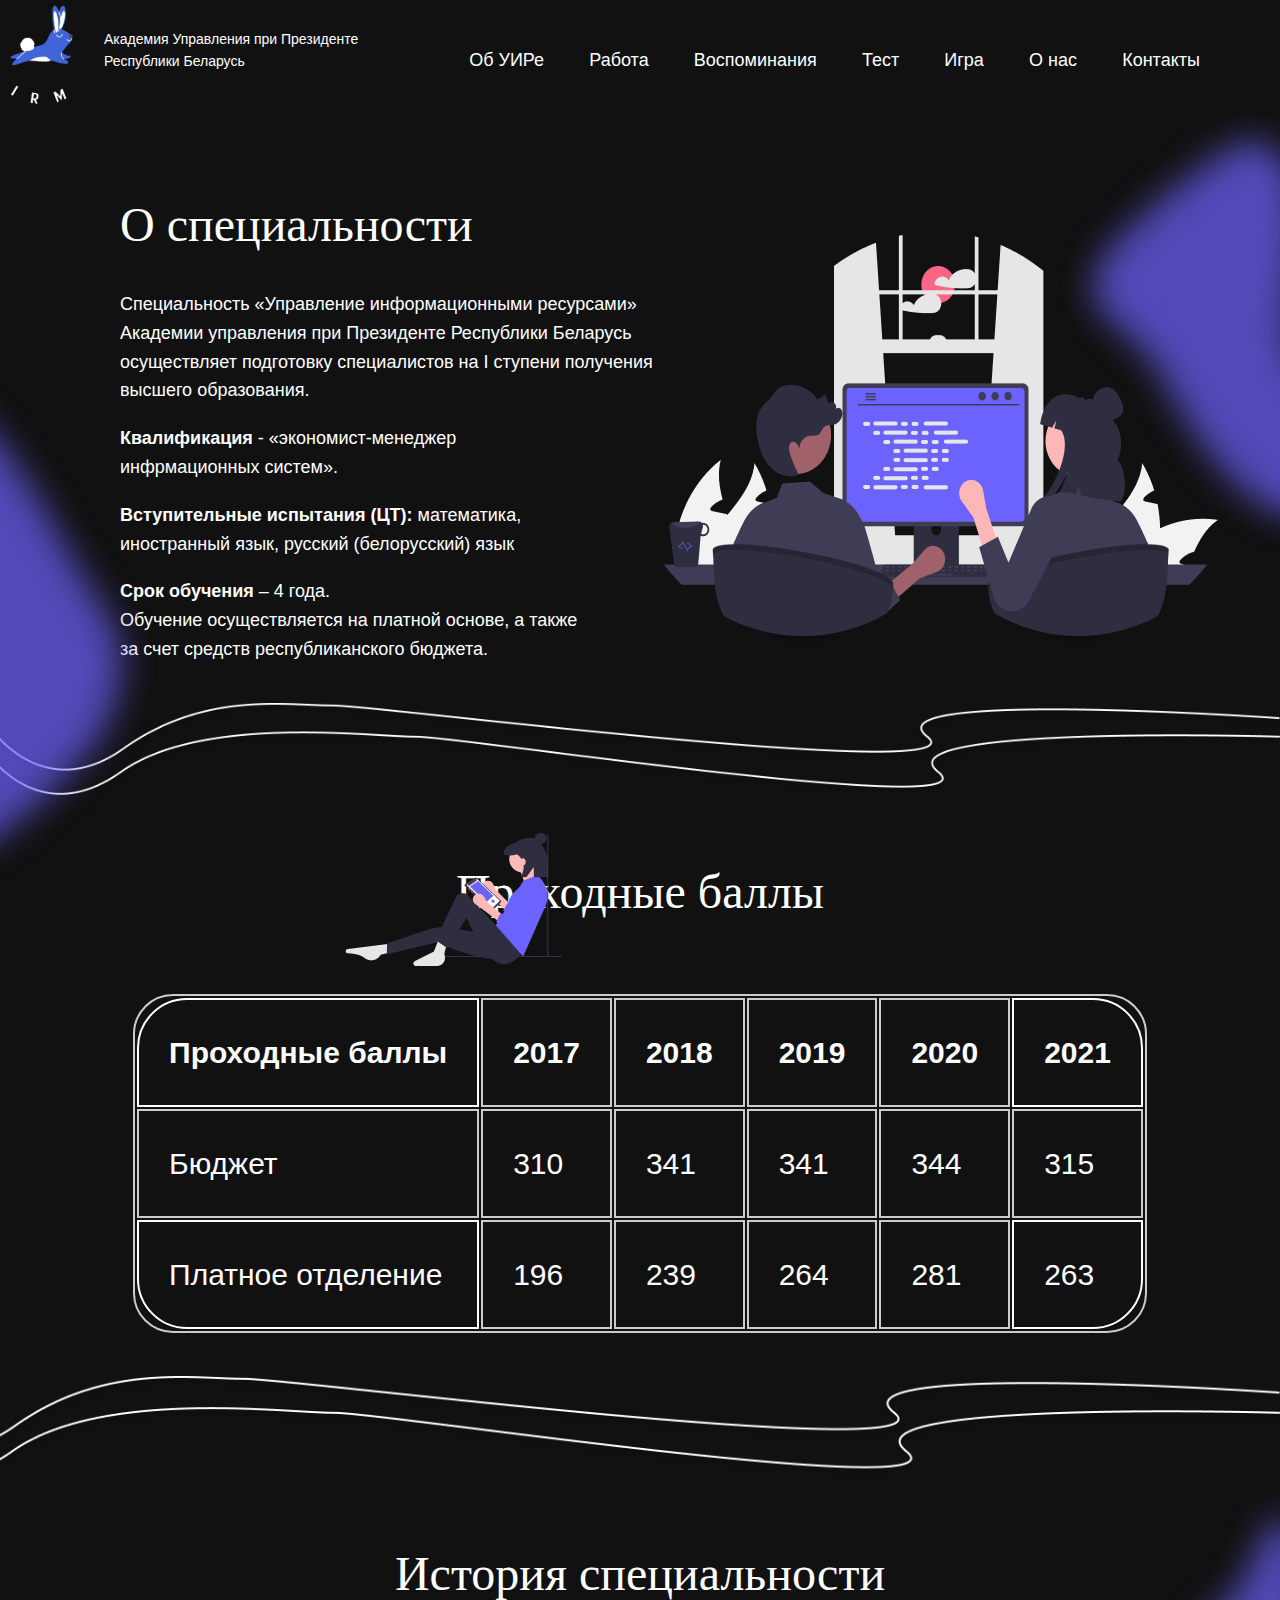
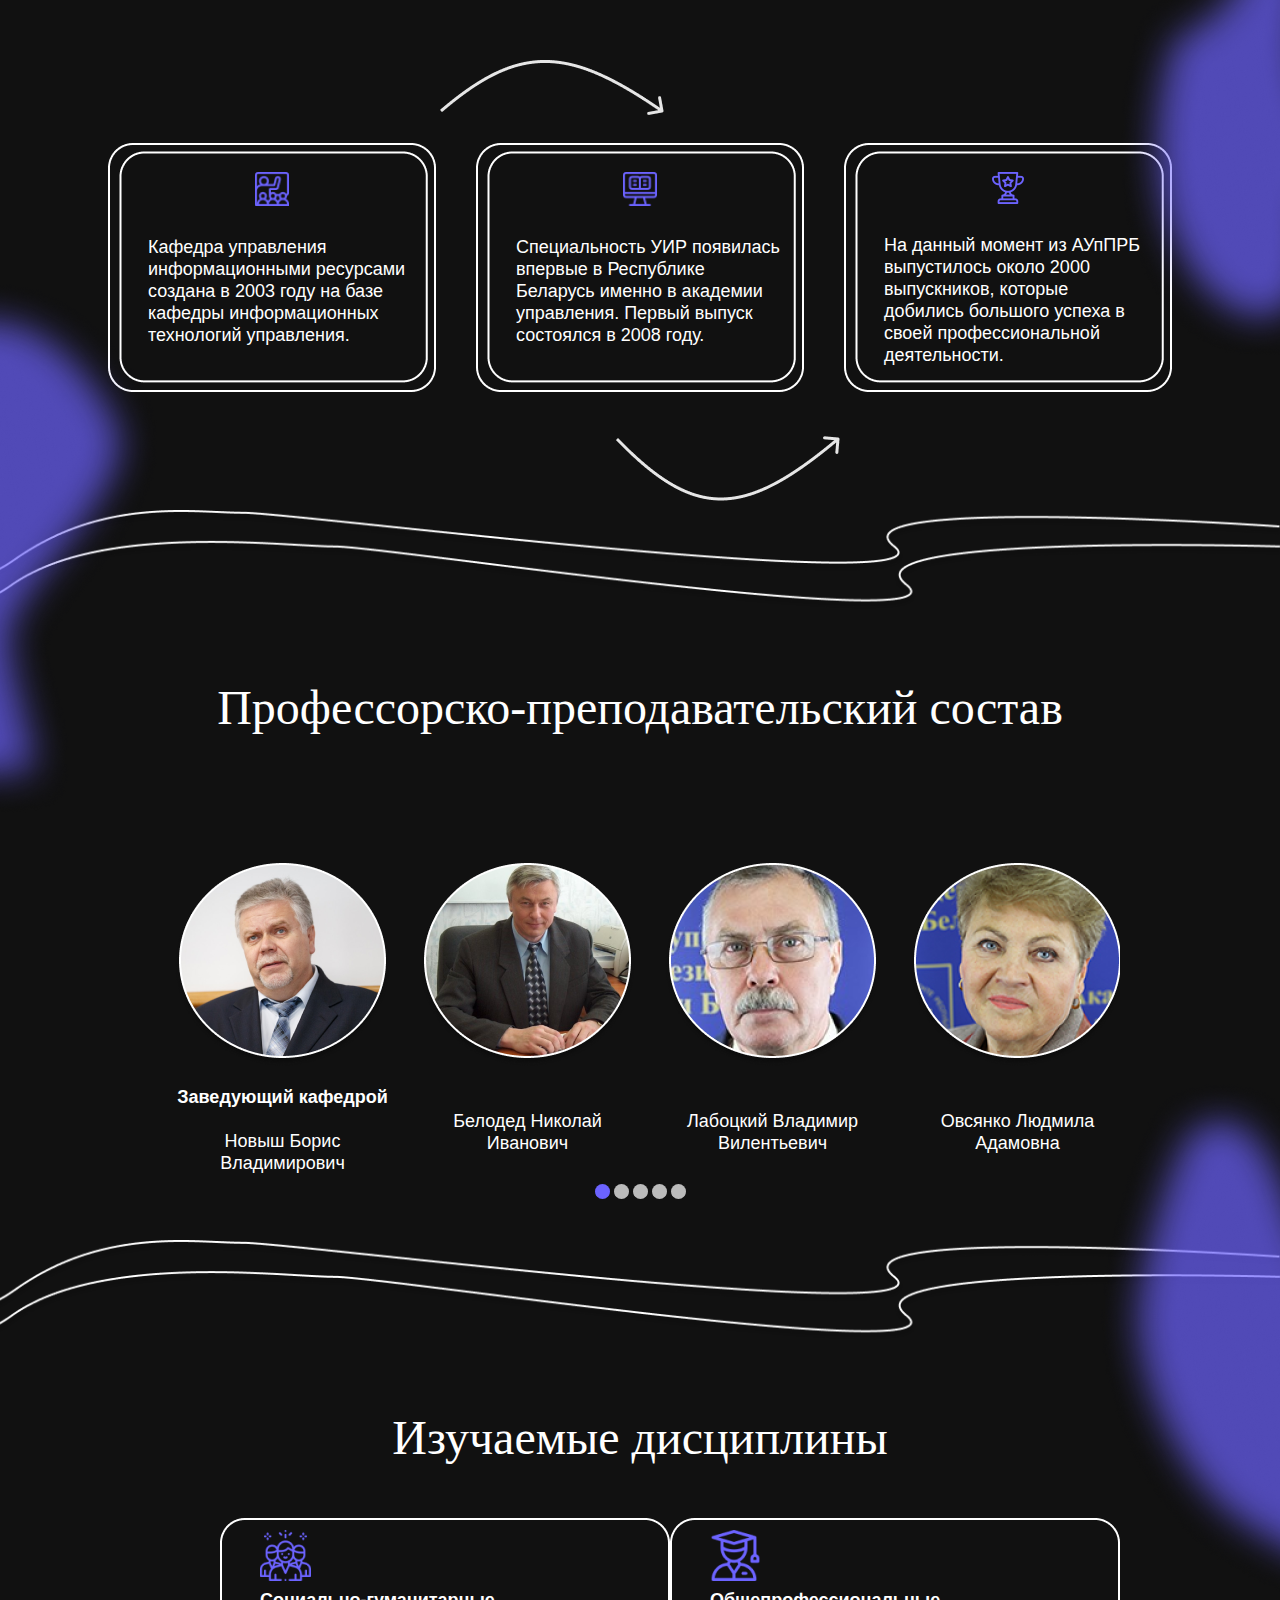
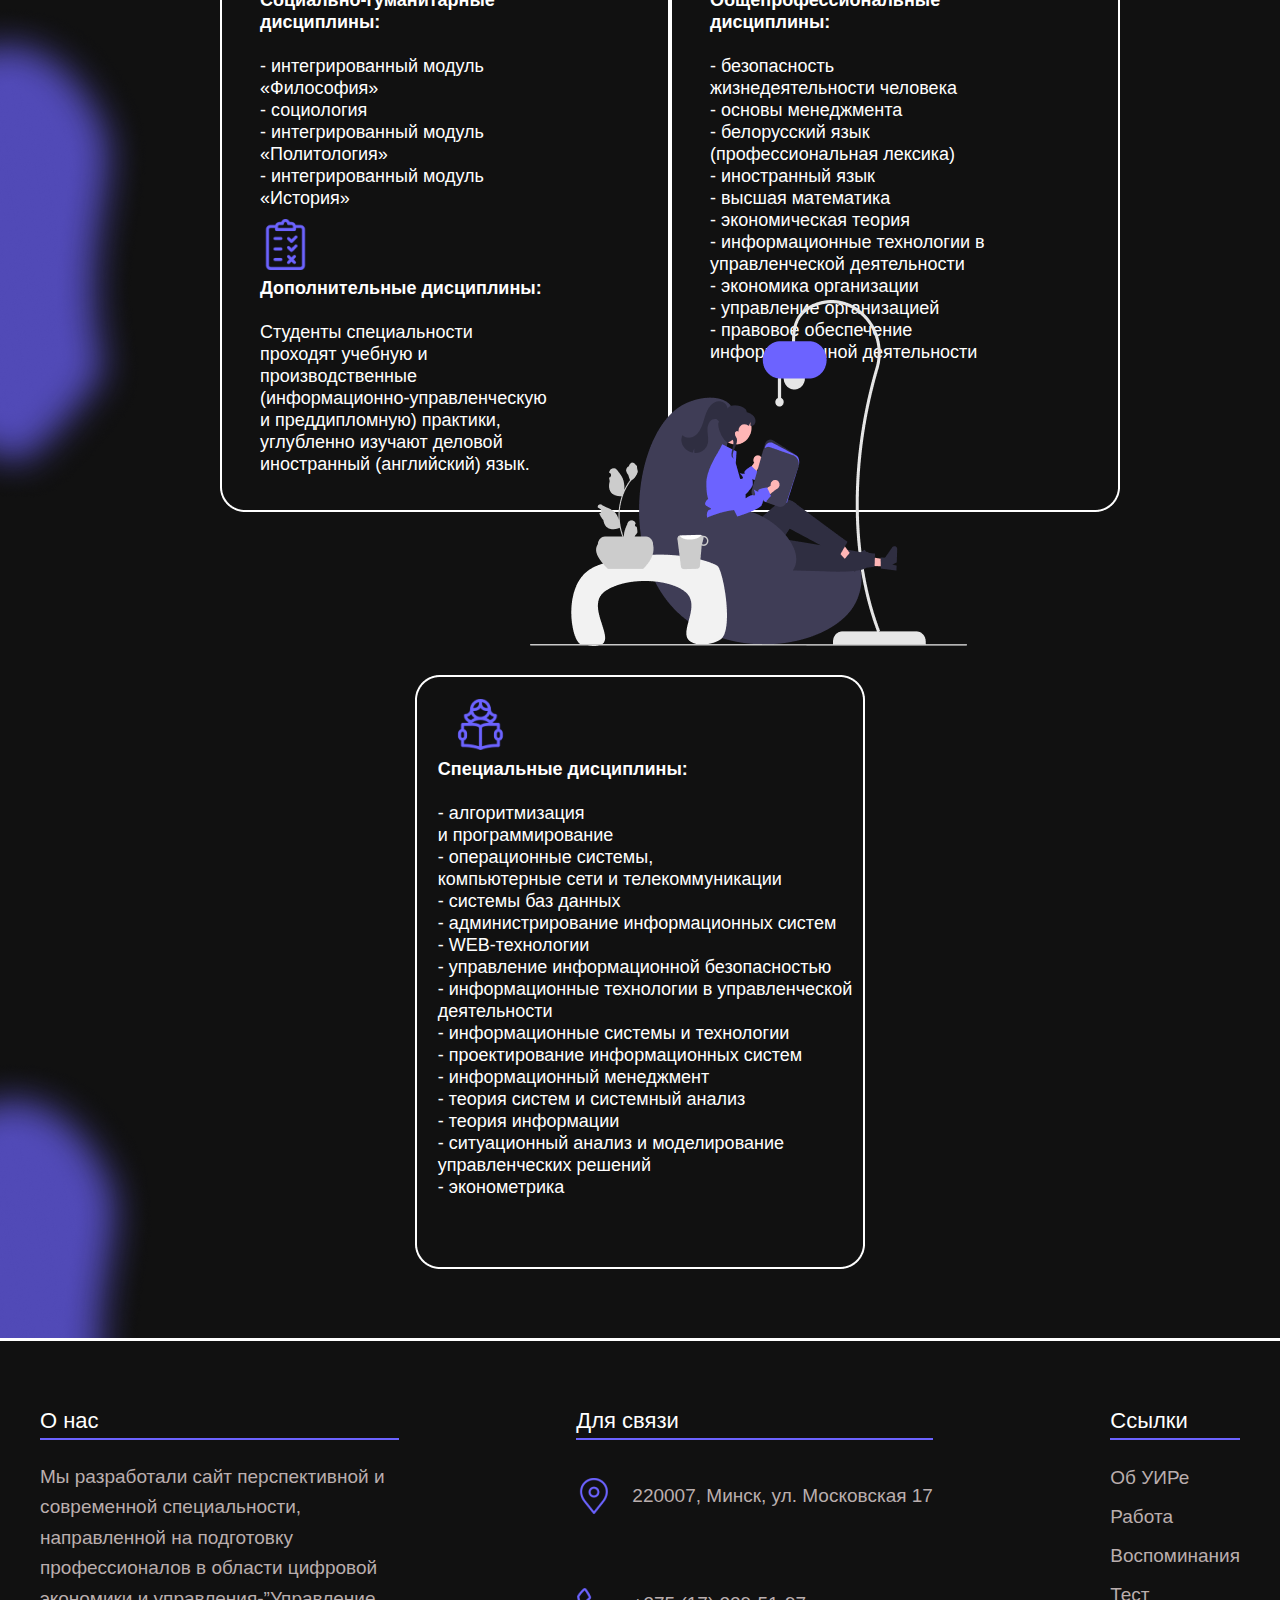
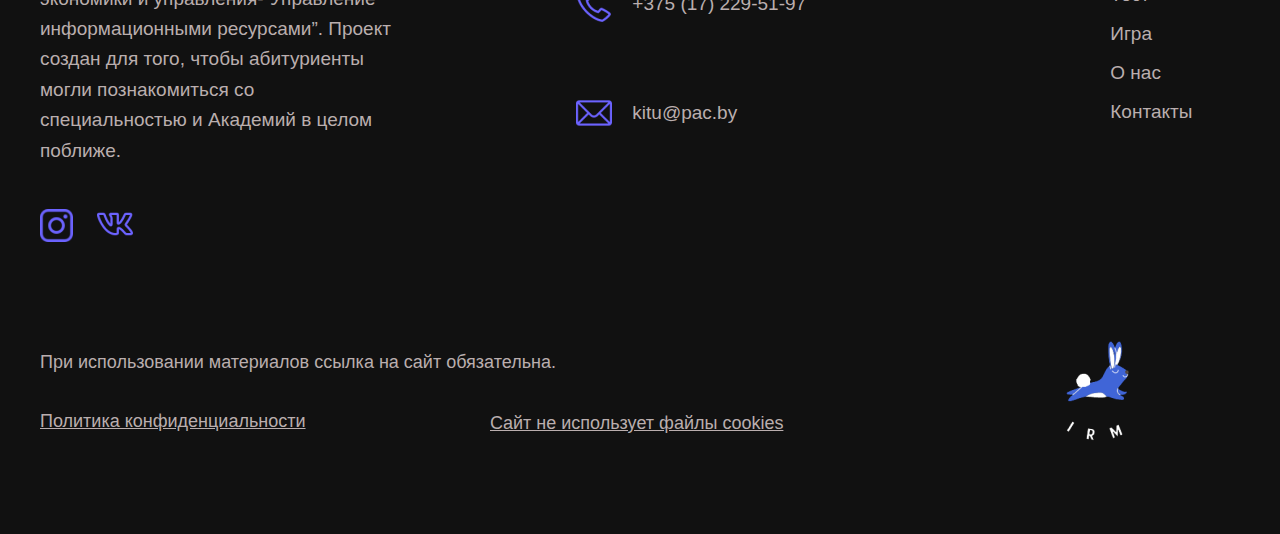
==== about_uir/index.html @ 41504b33 "Update index.html" ====
<!DOCTYPE html>
<html lang="en">

<head>
    <meta charset="UTF-8">
    <meta http-equiv="X-UA-Compatible" content="IE=edge">
    <meta name="viewport" content="width: device-width">
    <link rel="shortcut icon" href="flavicon.png" type="image/png">
    <link rel="stylesheet" href ="style.css">
    <link rel="preconnect" href="https://fonts.googleapis.com">
    <link rel="preconnect" href="https://fonts.gstatic.com" crossorigin>
    <link href="https://fonts.google.com/share?selection.family=Cormorant%20Garamond:wght@700%7CRecursive" rel="stylesheet">
    <title>О специальности</title>
    <script>
        window.onload = function () {
        document.body.classList.add('loaded_hiding');
        window.setTimeout(function () {
        document.body.classList.add('loaded');
        document.body.classList.remove('loaded_hiding');
        }, 500);
        }
        </script>
</head>
<body>
    <section class="preloader">
        <div class="loader">
        <span style="--i:1;"></span>
        <span style="--i:2;"></span>
        <span style="--i:3;"></span>
        <span style="--i:4;"></span>
        <span style="--i:5;"></span>
        <span style="--i:6;"></span>
        <span style="--i:7;"></span>
        <span style="--i:8;"></span>
        <span style="--i:9;"></span>
        <span style="--i:10;"></span>
        <span style="--i:11"></span>
        <span style="--i:12;"></span>
        <span style="--i:13;"></span>
        <span style="--i:14;"></span>
        <span style="--i:15;"></span>
        <span style="--i:16;"></span>
        <span style="--i:17;"></span>
        <span style="--i:18;"></span>
        <span style="--i:19;"></span>
        <span style="--i:20;"></span>
        </div>
        </section>
    <header class="header1">
       
        <div class="container">
        <div class="header__inner">
        <a href="https://uir-ay.github.io/main%20page/index.html"><img class="logo" src="logo.png"><a>
        <p class="text_menu">Академия Управления при Президенте Республики Беларусь</p>
        <nav class="menu">
        <a class="menu__link" href="https://uir-ay.github.io/about_uir/index.html">Об УИРе</a>
        <a class="menu__link" href="http://uir-ay.github.io/workplaces/workplace.html">Работа</a>
                            <a class="menu__link" href="https://uir-ay.github.io/memories/index.html">Воспоминания</a>
                            <a class="menu__link" href="#">Тест</a>
                            <a class="menu__link" href="https://uir-ay.github.io/game/index.html">Игра</a>
                            <a class="menu__link" href="https://uir-ay.github.io/about_team/index.html">О нас</a>
                            <a class="menu__link" href="#contacts">Контакты</a>
        </nav>
        </div>
        </div>
        <div class="container11">
            <input type="checkbox" id="check-menu">
            <label class="burger" for="check-menu"><img class="logo_burger" src="logo2.png"><p>Управление информационными ресурсами</p></label>
            <div class="burger-line"></div>
            <div class="burger-line"></div>
            <div class="burger-line"></div>
            <div class="burger-line"></div>
            
            <nav class="main-menu">
             <a href="https://uir-ay.github.io/about_uir/index.html">Об УИРЕ</a>
            <a href="http://uir-ay.github.io/workplaces/workplace.html">Работа</a>
            <a href="https://uir-ay.github.io/memories/index.html">Воспоминания</a>
            <a href="#">Тест</a>
            <a href="https://uir-ay.github.io/game/index.html">Игра</a>
            <a href="https://uir-ay.github.io/about_team/index.html">О нас</a>
            <a href="#">Контакты</a>
            </nav>
            </div>
        </header>
        
            
            </div>
    <div class="top_klyaksa"><img src="top_klyaksa.png"></div>
    
    <div class="container2">
        <div class="adaptiveProga">
            <div class="text_flex">
                <div class="programmer_text_big">О специальности</div>
                <div class="text_1block">
                    <div class="programmer_text_mini">Специальность «Управление информационными ресурсами» Академии управления при Президенте Республики Беларусь осуществляет подготовку специалистов на I ступени получения высшего образования.
                        
                        <div class="programmer_text_mini1"> <b>Квалификация</b> - «экономист-менеджер<br>инфрмационных систем».</div>
                        <div class="programmer_text_mini_CT"><b>Вступительные испытания (ЦТ):</b> математика,<br>иностранный язык, русский (белорусский) язык</div>
                        <div class="programmer_text_mini2"><b>Срок обучения</b> – 4 года.<br>Обучение осуществляется на платной основе, а также<br>за счет средств республиканского бюджета.</div>
                    </div>
                </div>
            </div>
            
            <div class="programmers">
                <img class="programmers" src ="programmers.png">
            </div>
        </div>
        
        <div class="down_klyaksa"><img src="down_klyaksa.png"></div>
        <div class="lines">
            <img class="line" src = "lines.png" style="width: 100%;">
        </div>
           </div>
        <div class="table_for_block2">
            <div class="bal_text">Проходные баллы</div>
            <div class="student"><img src="student.png"></div>
            <div class="table">
                <table>
                    <thead>
                    <tr>
                    <th id="bal">Проходные баллы</th>
                    <th>2017</th>
                    <th>2018</th>
                    <th>2019</th>
                    <th>2020</th>
                    <th id="year1">2021</th>
                    </tr>
                    </thead>
                    <tbody>
                    <tr>
                    <td>Бюджет</td>
                    <td>310</td>
                    <td>341</td>
                    <td>341</td>
                    <td>344</td>
                    <td>315</td>
                    </tr>
                    <tr>
                    <td id="education">Платное отделение</td>
                    <td>196</td>
                    <td>239</td>
                    <td>264</td>
                    <td>281</td>
                    <td id="year2">263</td>
                    </tr>
                    </tbody>
                    </table>
                   
            </div>
        </div>
        <div class="block2_klyaksa"><img src="2block.png"></div>
        <div class="lines">
            <img class="line" src = "lines.png" style="width: 100%;">
        </div>
 
    <div class="container3">
        <div class="block3_klyaksa"><img src="block3.png"></div>
        <div class="bal_text">История специальности</div>
        <div class="arrow1"><img src="up_arrow.png"></div>
        
            <div class="rectangles">
                <div class="rectangle1"><img src="rectangle.png">
           <div class="text_up">
            <div class="icons"><img src="1icon_history.png"></div>
    
            <div class="textIcon1">Кафедра управления информационными ресурсами создана в 2003 году на базе кафедры информационных технологий управления.  </div>
           </div>
                
            </div>
                <div class="rectangle1"><img src="rectangle.png">
                    <div class="text_up">
                        <div class="icons"><img src="2history_icon.png"></div>
                        <div class="textIcon2">Специальность УИР появилась впервые в Республике Беларусь именно в академии управления. Первый выпуск состоялся в 2008 году.</div>
                    </div>
               
            </div>
                <div class="rectangle1"><img src="rectangle.png">
                    <div class="text_up">
                        <div class="icons"><img src="3history_icon.png"></div>
                        <div class="textIcon3">На данный момент из АУпПРБ выпустилось около 2000 выпускников, которые добились большого успеха в своей профессиональной деятельности.</div>
                    </div>
                
            </div>
        </div>
        <div class="arrow2"><img src="down_arrow.png"></div>
        <div class="lines">
            <img class="line_slider" src = "lines.png" style="width: 100%;">
        </div>      
    </div>
    
<div class="block_slider">
    <div class="bal_text">Профессорско-преподавательский состав</div>
    <div class="block4_klyaksa"><img src="slider1_klyaksa.png"></div>
    <div class="all">
		<input checked type="radio" name="respond" id="desktop">
			<article id="slider">
					<input checked type="radio" name="slider" id="switch1">
					<input type="radio" name="slider" id="switch2">
					<input type="radio" name="slider" id="switch3">
					<input type="radio" name="slider" id="switch4">
					<input type="radio" name="slider" id="switch5">
                    <input type="radio" name="slider" id="switch6">
				<div id="slides">
					<div id="overflow">
						<div class="image">

                            
							<article id="vika">
                                <div class="yana">
                                    <img src="2.png">
                                 
                                        <div class="text_all_sliders">
                                            <div class="text_scroll"><b>Заведующий кафедрой</b><br><br>Новыш Борис Владимирович
                                              </div>
                                        </div>
                                    
                                    </div>
                                <div class="yana">
                                <img src="1.png">
            
                                <div class="text_all_sliders1">
                                    <div class="text_scroll">Белодед Николай Иванович</div>
                              
                            </div>
                            </div>
                            
                            <div class="yana">
							<img src="3.png">
                                <div class="text_all_sliders1">
                                    <div class="text_scroll">Лабоцкий Владимир Вилентьевич</div>
                                </div>
                                </div>
                                
                                <div class="yana">
                                    <img src="16.png">
                        
                                    <div class="text_all_sliders1">
                                        <div class="text_scroll">Овсянко Людмила Адамовна</div>
                                  
                                </div>
                                </div>
                        </article>

                   

                        <article id="vika">
                            <div class="yana">
                            <img src="4.png">
        
                            <div class="text_all_sliders">
                                <div class="text_scroll">Кочеров Александр Львович</div>
                          
                        </div>
                        </div>
                        
                        <div class="yana">
                        <img src="5.png">
                     
                            <div class="text_all_sliders">
                                <div class="text_scroll">Перепелица Александр Александрович</div>
                            </div>
                        
                        </div>

                        <div class="yana">
                        <img src="6.png">
                            <div class="text_all_sliders">
                                <div class="text_scroll">Плющ Олег<br>Борисович</div>
                            </div>
                            </div>
                            <div class="yana">
                                <img src="18.png">
                                    <div class="text_all_sliders">
                                        <div class="text_scroll">Архипенко Жанна Николаевна</div>
                                    </div>
                                    </div>
                    </article>

                    <article id="vika">
                        <div class="yana">
                        <img src="7.png">
    
                        <div class="text_all_sliders">
                            <div class="text_scroll">Старовойтова Татьяна Феликсовна</div>
                      
                    </div>
                    </div>
                    
                    <div class="yana">
                    <img src="8.png">
                 
                        <div class="text_all_sliders">
                            <div class="text_scroll">Шешолко Владимир Константинович</div>
                        </div>
                    
                    </div>

                    <div class="yana">
                    <img src="9.png">
                        <div class="text_all_sliders">
                            <div class="text_scroll">Шибут Марина Станиславовна</div>
                        </div>
                        </div>
                        <div class="yana">
                            <img src="17.png">
                         
                                <div class="text_all_sliders">
                                    <div class="text_scroll">Северин Галина Михайловна</div>
                                </div>
                            
                            </div>
                       

                </article>
                <article id="vika">
                    <div class="yana">
                    <img src="10.png">

                    <div class="text_all_sliders">
                        <div class="text_scroll">Гваева Ирена<br>Викторовна</div>
                  
                </div>
                </div>
                
                <div class="yana">
                <img src="11.png">
             
                    <div class="text_all_sliders">
                        <div class="text_scroll">Герцева Алла<br>Владимировна</div>
                    </div>
                
                </div>

                <div class="yana">
                <img src="12.png">
                    <div class="text_all_sliders">
                        <div class="text_scroll">Горбачев Николай<br>Николаевич</div>
                    </div>
                    </div>
                    

            </article>
            <article id="vika">
                <div class="yana">
                <img src="13.png">

                <div class="text_all_sliders">
                    <div class="text_scroll">Шаститко Дмитрий<br>Витальевич</div>
              
            </div>
            </div>
            
            <div class="yana">
            <img src="14.png">
         
                <div class="text_all_sliders">
                    <div class="text_scroll">Щербович Жанна<br>Ивановна</div>
                </div>
            
            </div>

            <div class="yana">
            <img src="15.png">
                <div class="text_all_sliders">
                    <div class="text_scroll">Юрча Ирина<br>Александровна</div>
                </div>
                </div>
                
        </article>

      
						</div>
					</div>
				</div>
				<div id="controls">
					<label for="switch1"></label>
					<label for="switch2"></label>
                    <label for="switch3"></label>
					<label for="switch4"></label>
                    <label for="switch5"></label>
                    
				</div>


               
				<div id="active">
					<label for="switch1"></label>
					<label for="switch2"></label>
                    <label for="switch3"></label>
                    <label for="switch4"></label>
                    <label for="switch5"></label>
                    
					
				</div>
			</article>
	</div>
</div>
    <div class="block4_klyaksa1"><img src="slider_klyaksaDown.png"></div>
    <div class="lines">
        <img class="line" src = "lines.png" style="width: 100%;">
    </div>    
    <div class="bal_text">Изучаемые дисциплины</div>
     
    <div class="block5_klyaksa1"><img src="rectangleKlyaksa.png"></div>
    <div class="container5">
        <div class="twoRectangles">
            
            
            <div class="firstRectangle">
                <div class="rectangleWid">
                    <img class="adaptiveRectangle" src="widRectangle.png">
                </div>
              
                    <div class="rectangle_icons2">
                 
                        <div class="iconsGroup"><img src="group.png"></div>
                        <div class="textIcons">
                            <div class="textIcon"><b>Cоциально-гуманитарные дисциплины:</b>
    
                                <br><br>- интегрированный модуль «Философия»
                                <br>- социология
                                <br>- интегрированный модуль «Политология»
                                <br>- интегрированный модуль «История»</div>
                        </div>
                      
                        <div class="iconsGroup"><img src="exam.png"></div>
                        <div class="textIcons">
                            <div class="textIcon"><b>Дополнительные дисциплины:</b>
                                <br><br>Студенты специальности проходят учебную и производственные (информационно-управленческую и преддипломную) практики, 
                                углубленно изучают деловой иностранный (английский) язык.</div>
                        </div>
                        
                    </div>
                </div>
               
               

            <div class="secondRectangle">
                <div class="rectangleWid">
                    <img src="widRectangle.png">
                </div>
                <div class="rectangle_icons">
                 
                    <div class="iconsGroup"><img src="studentUp.png"></div>
                    <div class="textIcons">
                        <div class="textIcon"><b>Общепрофессиональные дисциплины:</b>

                            <br><br>- безопасность жизнедеятельности человека
                            <br>- основы менеджмента
                            <br>- белорусский язык (профессиональная лексика)
                            <br>- иностранный язык
                            <br>- высшая математика
                            <br>- экономическая теория
                            <br>- информационные технологии в<br>управленческой деятельности
                            <br>- экономика организации
                            <br>- управление организацией
                            <br>- правовое обеспечение информационной деятельности</div>
                    </div>
                    
                </div>
            </div>
        </div>
        <div class="reading"><img src="reading.png"></div>
        <div class="thirdRectangle">
                <div class="rectangleWid1">
                    <img class="adaptiveRectangle1" src="widRectangle.png">
                </div>
                <div class="rectangle_icons1">
                 
                    <div class="iconsGroup1"><img src="studentDown.png"></div>
                    <div class="textIcons1">
                        <div class="textIconEducation">
                            <b>Специальные дисциплины:</b>
                            <br>- алгоритмизация 
                            <br>и программирование
                            <br>- операционные системы,<br>компьютерные сети и телекоммуникации
                            <br>- системы баз данных
                            <br>- администрирование информационных систем
                            <br>- WEB-технологии
                            <br>- управление информационной 
                            безопасностью
                            <br>- информационные технологии в управленческой деятельности
                            <br>- информационные системы и технологии
                            <br>- проектирование информационных систем
                            <br>- информационный менеджмент
                            <br>- теория систем и системный анализ
                            <br>- теория информации
                            <br>- ситуационный анализ и моделирование управленческих решений
                            <br>- эконометрика</div>
                    </div>
                    
                </div>
            </div>
    </div>
    

    <div class="footer" id="contacts">
        <div class ="line1" style="width: 100%";></div>
        <div class ="container_footer">
        
        <div class="general">
        <div class="o_nas">
        <p class ="text1">О нас</p>
        <p class ="text_information">Мы разработали сайт перспективной и современной специальности, направленной на подготовку профессионалов в области цифровой экономики и управления-”Управление информационными ресурсами”. Проект создан для того, чтобы абитуриенты могли познакомиться со специальностью и Академий в целом поближе.</p>
        <div class="icons1_footer">
        <a href="https://www.instagram.com/uir.by"><img class="icon1_inst" src="instagram 1.png"></a>
        <a href="https://vk.com/uirby_2015"><img class="icon2_vk" src="vk 1.png"></a>
        </div>
        </div>
        
        <div class ="svyaz">
        <p class ="text2">Для связи</p>
        <div class="icons_3">
        <img class="icon3_locat" src="location 1.png"
        style: width: 28px;
        style: height: 29px;>
        <p class="text_locat">220007, Минск, ул. Московская 17</p>
        </div>
        
        <div class="icons_4">
        <img class="icon4_tel" src="phone-call 1.png"
        style: width: 31px;
        style: height: 29px;>
        <p class="text_tel">+375 (17) 229-51-97</p>
        </div>
        
        <div class="icons_5">
        <img class="icon5_mail" src="mail 1.png"
        style: width: 28px;
        style: height: 29px;>
        <p class="text_mail">kitu@pac.by</p>
        </div>
        </div>
        
        <div class="useful_links">
        <p class ="text3">Ссылки</p>
        <div class="links">
        <a class="footer__link" href="https://uir-ay.github.io/about_uir/index.html"><p class="text1__links_footer">Об УИРе</p></a>
        <a class="footer__link" href="http://uir-ay.github.io/workplaces/workplace.html"><p class="text2__links_footer">Работа</p></a>
        <a class="footer__link" href="https://uir-ay.github.io/memories/index.html"><p class="text3__links_footer">Воспоминания</p></a>
        <a class="footer__link" href="#"><p class="text4__links_footer">Тест</p></a>
        <a class="footer__link" href="https://uir-ay.github.io/game/index.html"><p class="text5__links_footer">Игра</p></a>
        <a class="footer__link" href="https://uir-ay.github.io/about_team/index.html"><p class="text6__links_footer">О нас</p></a>
        <a class="footer__link" href="#"><p class="text7__links_footer">Контакты</p></a>	
        </div>
        </div>
        </div>
        
        <div class="texts_footer_down">
        <p class="text1_footer_down">При использовании материалов ссылка на сайт обязательна.</p>
        <p class="text2_footer_down">Политика конфиденциальности</p>
        <p class="text3_footer_down">Cайт не использует файлы cookies</p>
        </div>
        
        <div class="logo_footer1">
        <img class="logo_footer" src="logo.png">
        </div>
        
        
        </div>
        </div>
        
           
    </body>
    </html>
---- about_uir/style.css ----
body{
margin: 0;
padding: 0;
background-color: #111111;
width: 100%;
background-size: 100%;
line-height: 1.6;
}

*,
*:before,
*:after{
-webkit-box-sizing: border-box;
box-sizing: border-box;
}
h1,h2,h3,h4,h5,h6{
margin: 0;
}
.container1, .container{
width: 100%;
max-width: 1200px;
margin: 0 auto;
}

section {
    position: fixed;
    display: flex;
    justify-content: center;
    align-items: center;
    min-height: 100vh;
    width: 100vw;
    background: #111111;
    animation: animateBg 10s linear infinite;
    z-index: 1001;
    }
    
    @keyframes animateBg {
    0% {
    filter: hue-rotate(0deg);
    }
    100% {
    filter: hue-rotate(360deg);
    }
    }
    
    section .loader {
    position: relative;
    width: 85px;
    height: 85px;
    }
    
    section .loader span {
    position: absolute;
    top: 0;
    left: 0;
    width: 100%;
    height: 100%;
    transform: rotate(calc(18deg * var(--i)));
    }
    
    section .loader span::before {
    content: '';
    position: absolute;
    top: 0;
    left: 0;
    width: 15px;
    height: 15px;
    border-radius: 50%;
    background: #6C63FF;
    box-shadow: 0 0 10px #6C63FF,
    0 0 20px #7872ef,
    0 0 40px #a29ef0,
    0 0 60px #aeace0,
    0 0 80px #7876a6,
    0 0 100px #6C63FF;
    animation: animate 2s linear infinite;
    animation-delay: calc(0.1s * var(--i));
    }
    
    @keyframes animate {
    0% {
    transform: scale(1);
    }
    80%, 100% {
    transform: scale(0);
    }
    }
    
    
    .loaded_hiding .preloader {
    transition: 0.3s opacity;
    opacity: 0;
    }
    
    .loaded .preloader {
    display: none;
    }
/*header*/
.header1{
width: 100%;
display: flex;
top:0;
position: sticky;
background-color: #111111;
height: 115px;
z-index: 10;
}
.header__inner{
display: flex;
justify-content: center;
align-items: center;

}
.logo {
margin-top: -10px;
margin-left: -140px;
}
.text_menu {
font-family: 'Recursive', sans-serif;
font-size: 14px;
font-weight: 400;
width: 280px;
height: 34px;
color: #fff;
margin-top: -75px;
margin-left: -80px;
}
.menu {
display: flex;
justify-content: space-between;
width: 65%;
font-size: 18px;
z-index: 1;
font-family: 'Recursive', sans-serif;
margin-left: 40px;
margin-right: 40px;
margin-top: -75px;
}
.menu__link {
display: inline-block;
vertical-align: top;
text-decoration: none;
color: #fff;
border-bottom: 4px solid transparent;
padding-bottom: 5px;
transition: .3s linear;
}
.menu__link:hover {
border-bottom: 4px solid #6C63FF;
}
.menu__link.active {
border-bottom: 4px solid #6C63FF;
}
.top_klyaksa{
position: absolute;
top:0;
right:0;
margin-top:100px;
}
.container2{
margin-left: 120px;
margin-top: 80px;
}
.text_flex{
display: flex;
justify-content: left;
flex-direction: column;
}
.table{
display: flex;
justify-content: center;
margin-top: 20px;
}
.text_1block{
font-family: 'Recursive',sans-serif;
font-weight: 400;
font-size: 18px;
color: #FFFFFF;
padding-top: 35px;

}
.programmer_text_big{
font-family: 'Cormorant Garamond', serif;
font-weight: 700px;
font-size: 48px;
color: #FFFFFF;
line-height: 60px;
}
.programmer_text_mini{
width: 540px;
}
.programmer_text_mini1{
margin-top:19px;
}
.programmer_text_mini2{
margin-top:19px;
}
.programmer_text_mini_CT{
margin-top:19px;
}
.programmers{
text-align: right;
margin-top: 20px;
}
.lines{
margin-left: -120px;
}
.down_klyaksa{
position: absolute;
left: 0;
top: 350px;
}
.bal_text{
font-family: 'Cormorant Garamond', serif;

font-size: 48px;
color: #FFFFFF;
line-height: 60px;
text-align: center;
margin-top: 53px;
text-align: center;
}
.student{
margin-top: -210px;
margin-left: 230px;
}

table{
margin-left:auto;
margin-right:auto;
border: 2px solid #ccc;
border-radius: 40px;
overflow: hidden;
line-height: 1.5;
vertical-align: top;
}
th,td{
padding: 1em;
border-width: 2px;
border-color: #ccc;
border-style: solid;

font-size: 30px;
font-family: 'Recursive',sans-serif;
color: #FFFFFF;
}

#bal{
padding: 1em;
border-width: 2px;
border-color: #fff;
border-style: solid;
border-radius: 50px 0 0 0;
}
#year1{
padding: 1em;
border-width: 2px;
border-color: #fff;
border-style: solid;
border-radius: 0 50px 0 0;
}
#education{
padding: 1em;
border-width: 2px;
border-color: #fff;
border-style: solid;
border-radius: 0 0 0 50px;
}
#year2{
padding: 1em;
border-width: 2px;
border-color: #fff;
border-style: solid;
border-radius: 0 0 50px 0;
}
.block2_klyaksa{
position: absolute;
right:0;
top: 1480px;
}
.block3_klyaksa{
position: absolute;
left:0;
top: 1880px;
}
.rectangles{
display: flex;
justify-content: center;
flex-direction: row;
align-content: center;
margin-top: 0;
}
.rectangle1{
display:flex;
flex-direction: column;
margin: 20px;
}
.icons{
display: flex;
justify-content: center;
margin-top: 20px;
}
.arrow1{
margin-left: 440px;
margin-top: 55px;
}  
.textIcon1, .textIcon2, .textIcon3{
font-family: 'Recursive',sans-serif;
font-weight: 400;
font-size: 18px;
line-height: 22px;
color: #FFFFFF;
width: 269px;
margin-top: 30px;
margin-left: 40px;
}
.text_up{
margin-top: -240px;
}
.arrow2{
text-align: right;
margin-top: 50px;
margin-right: 440px;
}  
.block4_klyaksa{
position: absolute;

right: 0;
top: 2680px;
}
#slider { /*положение слайдера*/
position: relative;
text-align: center;
top: 10px;
}

#slider{ /*центровка слайдера*/
margin: 0 auto;
}

#slides article{ /*все изображения справа друг от доруга*/
width: 20%;
float: left;
}

#slides .image{ /*устанавливает общий размер блока с изображениями*/
width: 500%;
line-height: 0;
}

#overflow{ /*сркывает все, что находится за пределами этого блока*/
width: 100%;
overflow: hidden;
}

/* article img{ /*размер изображений слайдера*/
/* width: 100%;
} */ 

#desktop:checked ~ #slider{ /*размер всего слайдера*/
max-width: 960px; /*максимальнная длинна*/
}

/*настройка переключения и положения для левой стрелки*/
/*если свич1-5 активны, то идет обращение к лейблу из блока с id контролс*/
#switch1:checked ~ #controls label:nth-child(5)
#switch2:checked ~ #controls label:nth-child(1),
#switch3:checked ~ #controls label:nth-child(2), 
#switch4:checked ~ #controls label:nth-child(3),
#switch5:checked ~ #controls label:nth-child(4)
{
float: left;
margin: 0 0 0 -84px; /*сдвиг влево*/
display: block;
height: 68px;
width: 68px;
}

/*настройка переключения и положения для правой стрелки*/

#switch1:checked ~ #controls label:nth-child(2),
#switch2:checked ~ #controls label:nth-child(3),
#switch3:checked ~ #controls label:nth-child(4),
#switch4:checked ~ #controls label:nth-child(5),
#switch5:checked ~ #controls label:nth-child(1) {
float: right;
margin: 0 0 0 0;
display: block;
height: 68px;
width: 68px;
}

label, a{ /*при наведении на стрелки или переключатели - курсор изменится*/
cursor: pointer;
}

.all input{ /*скрывает стандартные инпуты (чекбоксы) на странице*/
display: none;
}

/*позиция изображения при активации переключателя*/
#switch1:checked ~ #slides .image{
margin-left: 0;
}

#switch2:checked ~ #slides .image{
margin-left: -100%;
}
#switch3:checked ~ #slides .image{
margin-left: -200%;
}
#switch4:checked ~ #slides .image{
margin-left: -300%;
}
#switch5:checked ~ #slides .image{
margin-left: -400%;
}


#controls{ /*положение блока всех управляющих элементов*/
margin: -25% 0 0 0;
width: 100%;
height: 50px;
}

#active label{ /*стиль отдельного переключателя*/
border-radius: 10px; /*скругление углов*/
display: inline-block; /*расположение в строку*/
width: 15px;
height: 15px;
background: #bbb;
}

#active{ /*расположение блока с переключателями*/
margin: 19% 0 0;
text-align: center;
}

#active label:hover{ /*поведение чекбокса при наведении*/
background: #f8f9f9;
border-color: #777 !important; /*выполнение в любом случае*/
}

/*цвет активного лейбла при активации чекбокса*/
#switch1:checked ~ #active label:nth-child(1),
#switch2:checked ~ #active label:nth-child(2),
#switch3:checked ~ #active label:nth-child(3),
#switch4:checked ~ #active label:nth-child(4),
#switch5:checked ~ #active label:nth-child(5){
background: #6C63FF;
border-color: #6C63FF !important;
}

#slides .image{ /*анимация пролистывания изображений*/
transition: all 800ms cubic-bezier(0.770, 0.000, 0.175, 1.000);
}

#controls label:hover{ /*прозрачность стрелок при наведении*/
opacity: 0.6;
}

#controls label{ /*прозрачность стрелок при отводе курсора*/
transition: opacity 0.2s ease-out;
}
.yana{
display: flex;
justify-content: space-between;
flex-direction: column;
align-items: center;
padding: 15px;

} 
.text_all_sliders{
font-family: 'Recursive',sans-serif;
font-weight: 400;
font-size: 18px;
line-height: 22px;
color: #FFFFFF;
display: flex;
flex-direction: column;
margin-top: 20px;   
}
.text_all_sliders1{
font-family: 'Recursive',sans-serif;
font-weight: 400;
font-size: 18px;
line-height: 22px;
color: #FFFFFF;
display: flex;
flex-direction: column;
margin-bottom: 20px;
}

#vika{
display: flex;
flex-direction: row;
justify-content: space-around;
}
.image{
margin-top: 100px;
}
.block4_klyaksa1{
position: absolute;
left:0;
top: 3205px;
z-index: -1;
}

.twoRectangles{
display: flex;
justify-content: space-around;
flex-direction: row;
padding-left: 220px;
padding-right: 220px;
margin-top: 50px;
}
.rectangleIcons{
display: flex;
flex-direction: column;
}
.textIcons{
display: flex;
justify-content: space-around;
flex-direction: column;
}
.rectangle_icons,.rectangle_icons2{
margin-top: -600px;
padding-left: 40px;
}
.textIcon{
font-family: 'Recursive',sans-serif;
font-weight: 400;
font-size: 18px;
line-height: 22px;
color: #FFFFFF;
width: 70%;
}
.iconsGroup{
margin-top: 10px;
}
.reading{
position: absolute;
left: 530px;
top: 3500px;
}

.rectangleWid1{
display: flex;
justify-content: center;
margin-top: 200px;
}
.textIcons1{
    display: flex;
    flex-direction:column;
}
.textIconEducation{
font-family: 'Recursive',sans-serif;
font-weight: 400;
font-size: 18px;
line-height: 22px;
color: #FFFFFF;
width: 80%;
display: flex;
justify-content: left;
flex-direction: column;

padding-left: 160px;
}
.rectangle_icons1{
display: flex;
align-items: center;
flex-direction: column;
margin-top: -570px;
}
.iconsGroup1{
padding-right: 320px;
}
.block5_klyaksa1 {
position: absolute;
left: 0;
top: 4260px;
z-index: -100;
}
.block5_klyaksa2{
position: absolute;
right:0;
top: 5048px;
}

.line{
margin-top: 3%;
}  

.line1 {
width: 100%;
height: 3px;
background-color: #fff;

}

.container_footer{

width: 100%;
max-width: 1200px;
margin: 0 auto;

}




.footer{
width: 100%;
display: flex;
margin-top: 140px;
flex-direction: column;
background-color: #111111;
}



.general {
display: flex;
flex-direction: row;
justify-content: space-between;
margin-top: 20px;

}


.text1, .text2, .text3 {
font-family: 'Recursive', sans-serif;
font-size: 22px;
font-weight: 400;
color: #fff;
padding-top: 20px;
border-bottom: solid 2px #6C63FF;

}

.text_information {
font-family: 'Recursive', sans-serif;
font-size: 19px;
font-weight: 400;
color: #BAAEAE;
width: 359px;
text-align: left;
}

.icons1_footer {
margin-top: 40px;
}

.icon1_inst {
width: 33px;
height: 33px;
}
.icon2_vk {
margin-left: 20px;
}

.icons_3 {
display: flex;
flex-direction: row;
align-items: center
}

.icons_4 {
display: flex;
flex-direction: row;
align-items: center
}

.icons_5 {
display: flex;
flex-direction: row;
align-items: center
}

.text_locat, .text_tel, .text_mail {
margin-left: 20px;

font-family: 'Recursive', sans-serif;
font-size: 19px;
font-weight: 400;
color: #BAAEAE;
}

.icons_4, .icons_5 {
margin-top: 40px;
}

.useful_links {
display: flex;
flex-direction: column;

}

.links {
display: flex;
flex-direction: column;
line-height: 8px;
}
.container11{
    display: none;
}

.footer__link {
font-family: 'Recursive', sans-serif;
font-size: 19px;
font-weight: 400;
color: #BAAEAE;
text-decoration: none;
margin-top: -7px;
}

.footer__link:hover {
color: #3b32eb;
transition: .3s;
}

.texts_footer_down {
display: flex;
flex-direction: column;
text-align: left;
padding-right: 300px;
margin-top: 80px;
}

.text1_footer_down, .text2_footer_down, .text3_footer_down {
font-family: 'Recursive', sans-serif;
font-size: 18px;
font-weight: 400;
color: #BAAEAE;
}

.text2_footer_down {
text-decoration: underline;
margin-top: 13px;
}

.text3_footer_down {
text-decoration: underline;
margin-left: 450px;
margin-top: -45px;
}

.logo_footer {
margin-top: -130px;

float: right;
}

.svyaz {
display: flex;
flex-direction: column;

}
.adaptiveProga{
display: flex;
}
/*burger*/
.logo_burger {
    width: 85px;
    height: 85px;
    margin-left: -110px;
    }
    
    .container11 {
    margin: auto;
    width: 100%;
    background-color: #111111;
    color: #fff;
    text-align: center;
    height: 80px;
    visibility: hidden;
    top: 0;
    position: fixed;
    
    }
    
    #check-menu {
    display: none;
    }
    
    .burger {
    display: flex;
    justify-content: center;
    position: absolute;
    top: 0;
    left: 0;
    width: 100%;
    height: 100%;
    cursor: pointer;
    line-height: 40px;
    font-size: 25px;
    font-family: 'Cormorant Garamond', serif;
    font-weight: 700px;
    
    }
    
    
    .burger-line {
    position: absolute;
    top: 33px;
    right: 100px;
    width: 35px;
    height: 2px;
    background-color: #fff;
    transition: .4s all;
    }
    
    .burger-line:nth-of-type(2),
    .burger-line:nth-of-type(3) {
    top: 43px;
    right: 100px;
    
    }
    
    .burger-line:nth-of-type(4) {
    top: 53px;
    right: 100px;
    }
    
    .main-menu {
    display: block;
    position: absolute;
    width: 100%;
    left: 0;
    bottom: 0;
    max-height: 0;
    font-size: 0;
    overflow: hidden;
    transform: translateY(100%);
    transition: .4s all;
    }
    
    .main-menu a {
    display: block;
    width: 100%;
    padding: 10px;
    color: #fff;
    font-family: 'Recursive', sans-serif;
    font-size: 26px;
    background-color: #111111;
    text-decoration: none;
    border: 1px solid #6C63FF;
    }
    
    .main-menu a:hover {
    background-color: #6C63FF;
    
    }
    
    #check-menu:checked ~ .main-menu {
    max-height: 500px;
    font-size: 16px;
    }
    
    #check-menu:checked ~ .burger-line:nth-of-type(1),
    #check-menu:checked ~ .burger-line:nth-of-type(4) {
    display: none;
    }
    
    #check-menu:checked ~ .burger-line:nth-of-type(2) {
    transform: rotate(45deg);
    }
    
    #check-menu:checked ~ .burger-line:nth-of-type(3) {
    transform: rotate(-45deg);
    }
  @media only screen and (max-device-width: 1240px){
    .container11{
    visibility: visible;
    }
    
    .header__inner {
    visibility: hidden;
    }
    .adaptiveRectangle1{
        height: 600px;
        width: 47%;
        } 
        
  }

@media only screen and (max-device-width: 1200px) and (min-device-width:1000px){
.text3_footer_down {
width: 230px;
}
.adaptiveRectangle1{
    height: 600px;
    width: 47%;
    } 
}
@media only screen and (max-device-width: 1025px){
.programmers{
width: 90%;
margin-top: 15%;
}

.student{
margin-left: -1%;
padding-left: 55%;
}
.header__inner{
margin-left: 5%;
}
.rectangle1{
margin: 10%;
}
.rectangles{
position: absolute;

width: 40%;
left: 30%;
flex-direction: column;

}
.reading{
display: none;
}
.twoRectangles{
flex-direction: column;

}
.firstRectangle{
padding-left: 8%;
}
.secondRectangle{
margin-top: 30%;
padding-left: 8%;
}


.arrow1,.arrow2{
display: none;
}
.line_slider{
margin-top: 80%;
}


.rectangle_icons2{
margin-top: -700px;
padding-left: 40px;
}   
.adaptiveRectangle1{
    height: 600px;
    width: 47%;
    } 
    .container_footer{
        width:80%;
        margin-left: auto;
        margin-right: auto;
        }
        .text_information{
        width: 80%;
        margin-right:0;
        }
        .text1{
        width: 80%;
        margin-right: 0;
        }
        .o_nas {
        width: 250px;
        }
        
        .text3 {
        width: 120%;
        
        }
        
}
@media only screen and (max-device-width: 1001px){
.logo_footer {
margin-right: -100px;
}
.adaptiveRectangle1{
    height: 600px;
    width: 47%;
    } 
}

@media only screen and (max-device-width: 992px){
/*text for 3 rectangle*/
.text_flex{
    margin-top: -7%;
}
.bal_text{
    font-size: 48px;
  
}
.student{
    display: none;
}
.container11{
    display: flex;
}
.textIcons1{
margin-left: 2%;

}
.iconsGroup1{
    margin-top: 20%;
}


/*fonts*/
.programmer_text_mini{
font-size: 28px;
}

.top_klyaksa{
position: absolute;
top:100px;
right:0;
left: 752px;
z-index: -1;
}


.rectangle1{
margin: 10%;
}
.rectangles{
position: absolute;

width: 40%;
left: 30%;
flex-direction: column;

}

/*.logo{
padding-left: 5%;
}*/

.programmers{
display: none;
}

.programmer_text_mini{
width: 70vw;
font-size: 18px;
padding-left: 10%;
}
.programmer_text_big{
font-size: 48px;
text-align: center; 

}
.text_scroll,.textIcon{
font-size: 18px;
}
.textIcon1,.textIcon2,.textIcon3{
text-align: center;
font-size: 20px;
margin-left: 7%;
}
.arrow1{
display: none;
}
.arrow2{
display: none;
}

.line_slider{
margin-top: 90%;
}

.reading{
display: none;
}
.twoRectangles{
flex-direction: column;

}
.firstRectangle{
padding-left: 8%;
}
.secondRectangle{
margin-top: 30%;
padding-left: 8%;
}


/*.textIconEducation{
font-size: 18px;
margin-left: 2%;

}*/


.o_nas {
width: 250px;
}

.svyaz {
width: 200px;

}

.useful_links {
width: 20%;
}

.table{
display: flex;
justify-content: center;

}
.adaptiveRectangle1{
height: 800px;
width: 47%;
} 
.adaptiveRectangle{
height: 700px;
width: 90%;
}
.rectangle_icons1{
margin-top: -80%;
}
.textIcon{
font-size: 22px;
}

}
@media only screen and (max-device-width: 821px){
.adaptiveRectangle1{
    height: 600px;
    width: 47%;
    } 
}
@media only screen and (max-device-width: 541px){

.line_slider{
margin-top: 100%;
}

.adaptiveRectangle1{
    height: 600px;
    width: 47%;
    } 
}


@media only screen and (max-device-width: 425px){

.line_slider{
margin-top: 100%;
}

.adaptiveRectangle1{
    height: 600px;
    width: 47%;
    } 

}
@media only screen and (max-device-width: 321px){

    
    .adaptiveRectangle1{
        height: 800px;
        width: 47%;
        } 
        .rectangle_icons1{
            margin-top: -100%;
            }
    
    }
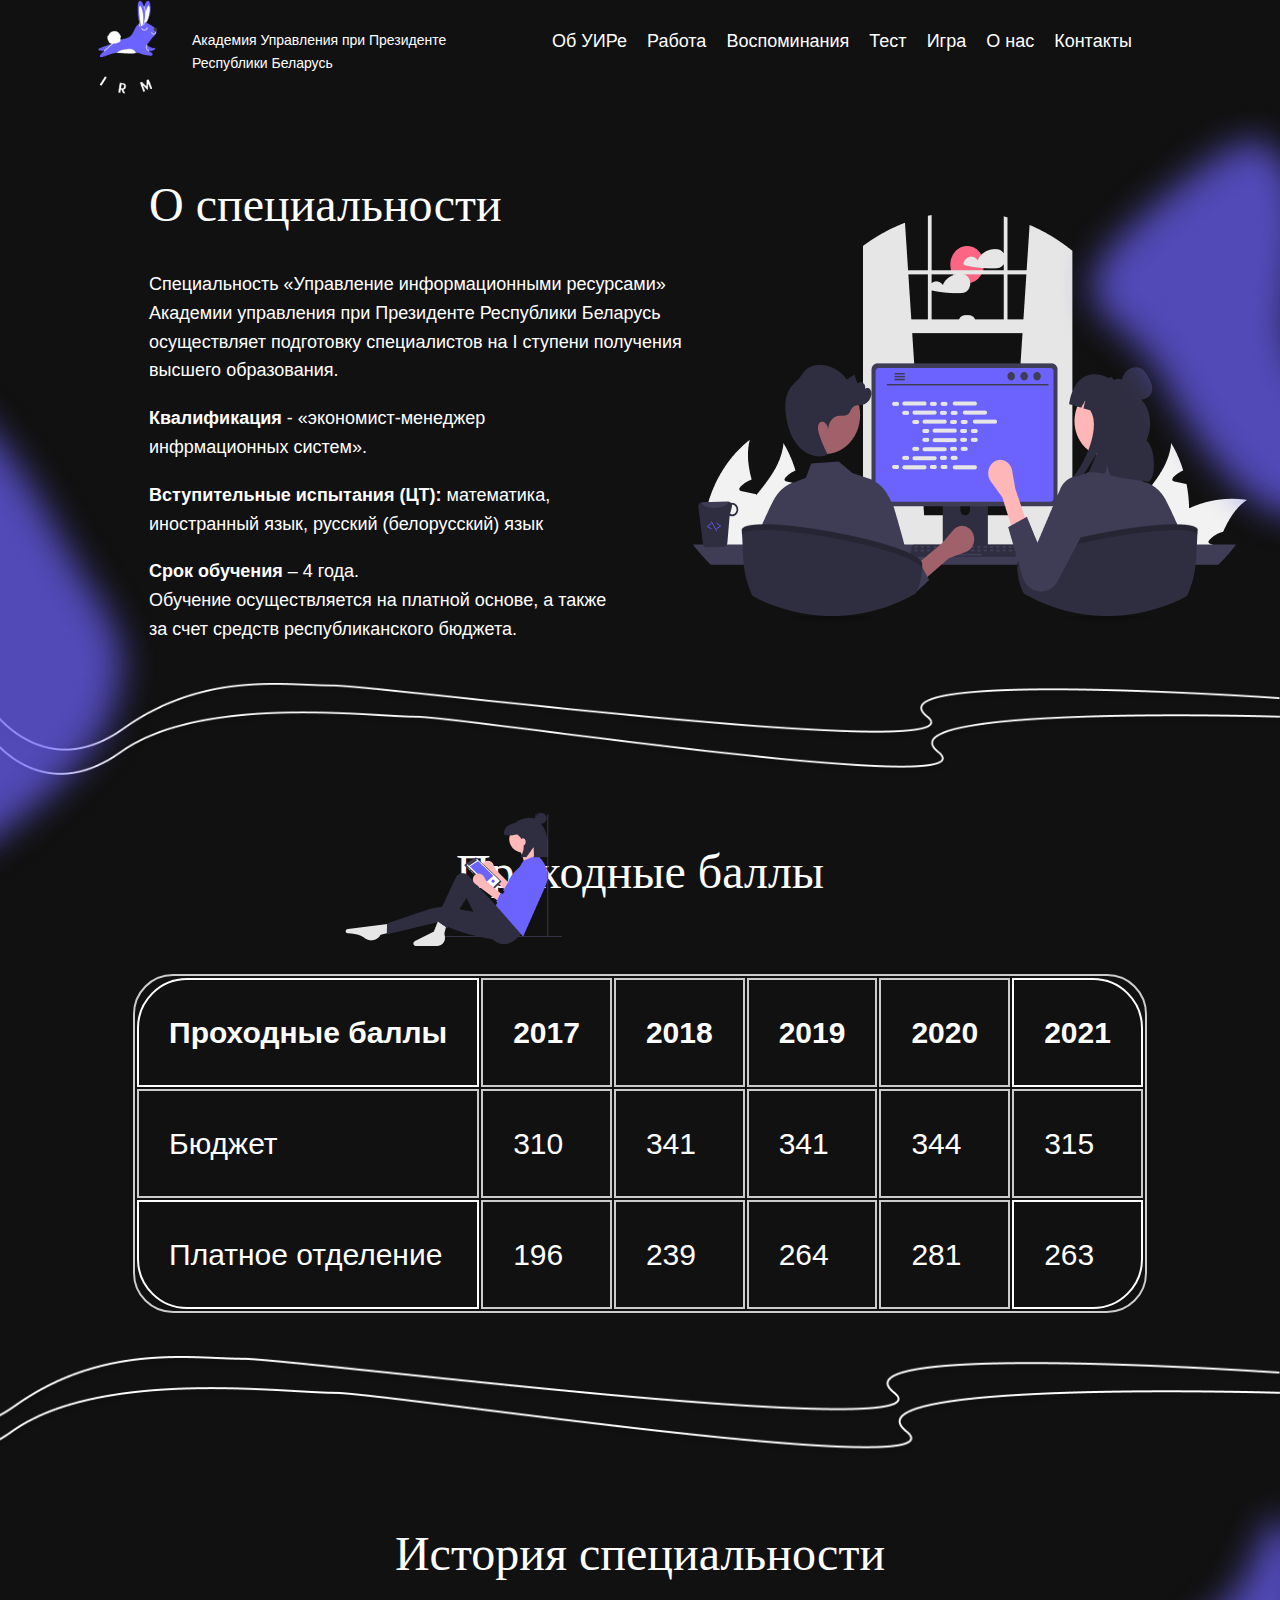
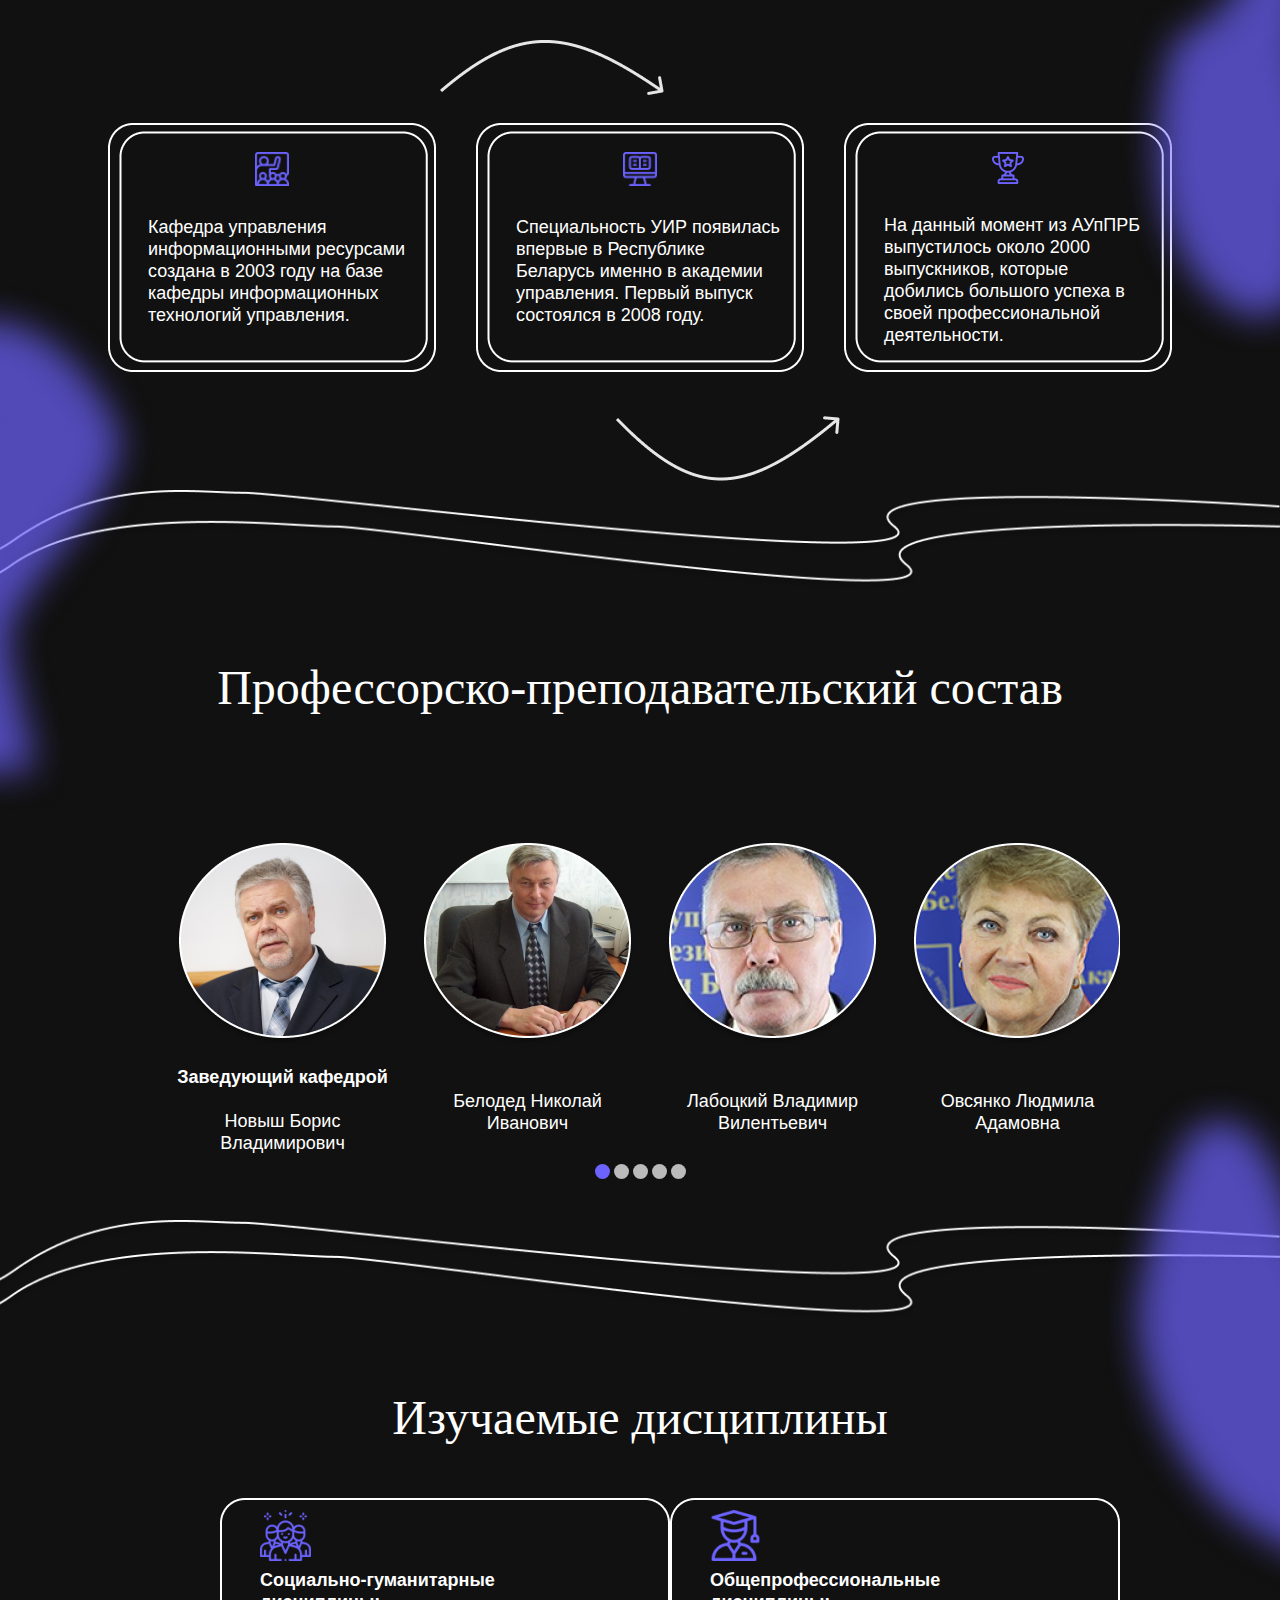
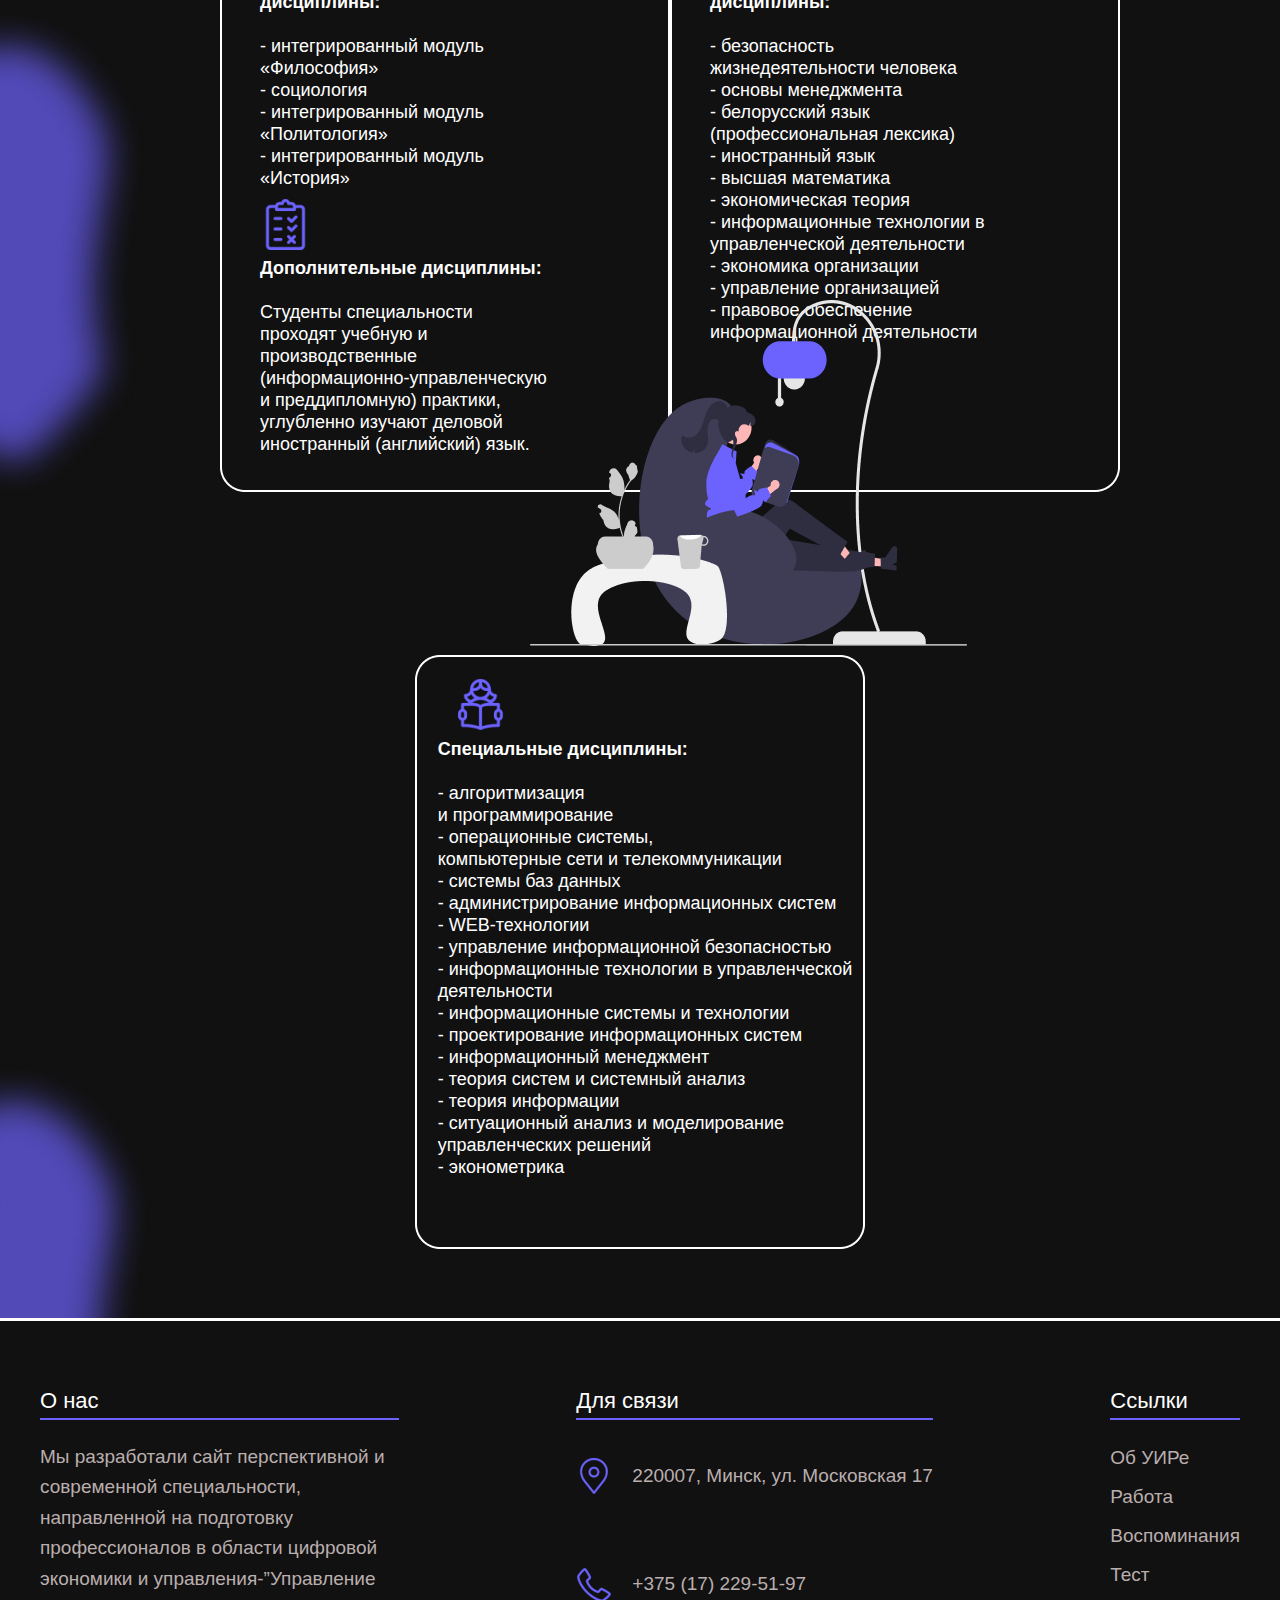
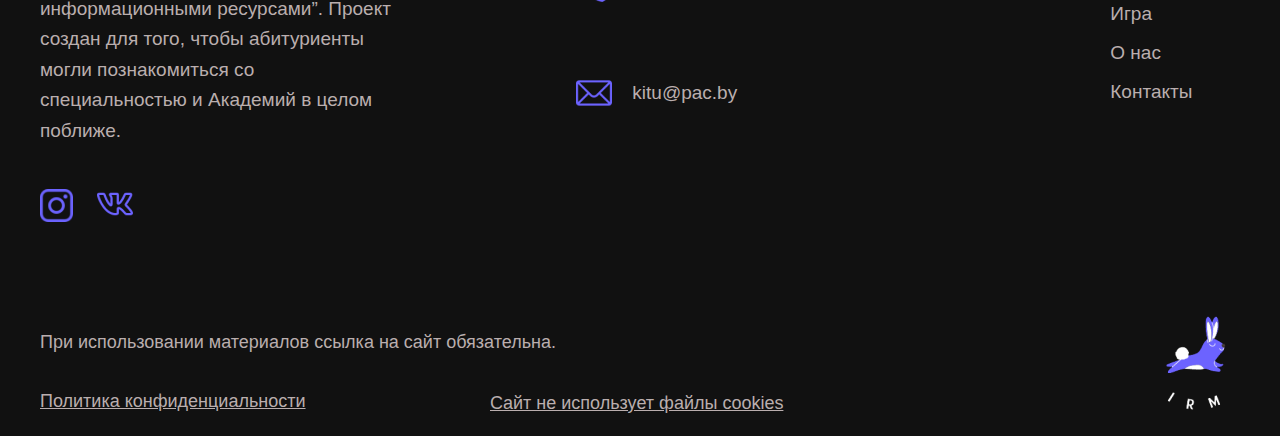
==== commit 57e9e278: "Update index.html" ====
--- a/about_uir/index.html
+++ b/about_uir/index.html
@@ -56,10 +56,10 @@
         <a class="menu__link" href="https://uir-ay.github.io/about_uir/index.html">Об УИРе</a>
         <a class="menu__link" href="http://uir-ay.github.io/workplaces/workplace.html">Работа</a>
                             <a class="menu__link" href="https://uir-ay.github.io/memories/index.html">Воспоминания</a>
-                            <a class="menu__link" href="#">Тест</a>
+                            <a class="menu__link" href="https://uir-ay.github.io/quiz/index.html">Тест</a>
                             <a class="menu__link" href="https://uir-ay.github.io/game/index.html">Игра</a>
                             <a class="menu__link" href="https://uir-ay.github.io/about_team/index.html">О нас</a>
-                            <a class="menu__link" href="#contacts">Контакты</a>
+                            <a class="menu__link" href="https://uir-ay.github.io/main%20page/index.html#contacts">Контакты</a>
         </nav>
         </div>
         </div>
@@ -72,13 +72,13 @@
             <div class="burger-line"></div>
             
             <nav class="main-menu">
-             <a href="https://uir-ay.github.io/about_uir/index.html">Об УИРЕ</a>
+             <a href="https://uir-ay.github.io/about_uir/index.html">Об УИРе</a>
             <a href="http://uir-ay.github.io/workplaces/workplace.html">Работа</a>
             <a href="https://uir-ay.github.io/memories/index.html">Воспоминания</a>
-            <a href="#">Тест</a>
+            <a href="https://uir-ay.github.io/quiz/index.html">Тест</a>
             <a href="https://uir-ay.github.io/game/index.html">Игра</a>
             <a href="https://uir-ay.github.io/about_team/index.html">О нас</a>
-            <a href="#">Контакты</a>
+            <a href="https://uir-ay.github.io/main%20page/index.html#contacts">Контакты</a>
             </nav>
             </div>
         </header>
@@ -538,10 +538,10 @@
         <a class="footer__link" href="https://uir-ay.github.io/about_uir/index.html"><p class="text1__links_footer">Об УИРе</p></a>
         <a class="footer__link" href="http://uir-ay.github.io/workplaces/workplace.html"><p class="text2__links_footer">Работа</p></a>
         <a class="footer__link" href="https://uir-ay.github.io/memories/index.html"><p class="text3__links_footer">Воспоминания</p></a>
-        <a class="footer__link" href="#"><p class="text4__links_footer">Тест</p></a>
+        <a class="footer__link" href="https://uir-ay.github.io/quiz/index.html"><p class="text4__links_footer">Тест</p></a>
         <a class="footer__link" href="https://uir-ay.github.io/game/index.html"><p class="text5__links_footer">Игра</p></a>
         <a class="footer__link" href="https://uir-ay.github.io/about_team/index.html"><p class="text6__links_footer">О нас</p></a>
-        <a class="footer__link" href="#"><p class="text7__links_footer">Контакты</p></a>	
+        <a class="footer__link" href="https://uir-ay.github.io/main%20page/index.html#contacts"><p class="text7__links_footer">Контакты</p></a>	
         </div>
         </div>
         </div>
--- a/about_uir/style.css
+++ b/about_uir/style.css
@@ -15,6 +15,13 @@
 }
 h1,h2,h3,h4,h5,h6{
 margin: 0;
+}
+a{
+text-decoration: none;
+color: #fff;
+}
+a:hover{
+color: #6C63FF;
 }
 .container1, .container{
 width: 100%;
@@ -97,60 +104,71 @@
     }
 /*header*/
 .header1{
-width: 100%;
-display: flex;
-top:0;
-position: sticky;
-background-color: #111111;
-height: 115px;
-z-index: 10;
-}
-.header__inner{
-display: flex;
-justify-content: center;
-align-items: center;
-
-}
-.logo {
-margin-top: -10px;
-margin-left: -140px;
-}
-.text_menu {
-font-family: 'Recursive', sans-serif;
-font-size: 14px;
-font-weight: 400;
-width: 280px;
-height: 34px;
-color: #fff;
-margin-top: -75px;
-margin-left: -80px;
-}
-.menu {
-display: flex;
-justify-content: space-between;
-width: 65%;
-font-size: 18px;
-z-index: 1;
-font-family: 'Recursive', sans-serif;
-margin-left: 40px;
-margin-right: 40px;
-margin-top: -75px;
-}
-.menu__link {
-display: inline-block;
-vertical-align: top;
-text-decoration: none;
-color: #fff;
-border-bottom: 4px solid transparent;
-padding-bottom: 5px;
-transition: .3s linear;
-}
-.menu__link:hover {
-border-bottom: 4px solid #6C63FF;
-}
-.menu__link.active {
-border-bottom: 4px solid #6C63FF;
-}
+        width: 100%;    
+        display: flex;
+        top:0;
+        position: sticky;
+        background-color: #111111;
+        height: 95px;
+        z-index: 10;
+    }
+    
+    
+    .header__inner{
+        display: flex;
+        justify-content: center;
+        align-items: center;
+       
+    }
+    
+    .logo {
+        margin-top: -10px;
+        margin-left: -60px;
+    }
+    
+    /*.logo2 {
+       width: 125px;
+       height: 125px;
+    }*/
+    
+    .text_menu {
+        font-family: 'Recursive', sans-serif;  
+        font-size: 14px;
+        font-weight: 400;
+        width: 280px;
+        height: 34px;
+        color: #fff;
+        margin-bottom: 33px;
+        margin-left: 20px;
+    }
+    .menu {
+        display: flex;
+        justify-content: space-between;
+        width: 50%;
+        font-size: 18px;
+        z-index: 1000;
+        font-family: 'Recursive', sans-serif;
+        margin-left: 60px;
+        margin-bottom: 20px;
+    }
+    
+    .menu__link {
+        display: inline-block;
+        vertical-align: top;
+        text-decoration: none;
+        color: #fff;
+        border-bottom: 4px solid transparent;
+        padding-bottom: 5px;
+        transition: .3s linear;
+     }
+    
+     .menu__link:hover {
+        border-bottom: 4px solid #6C63FF;
+     }
+    
+     .menu__link.active {
+        border-bottom: 4px solid #6C63FF;
+     }
 .top_klyaksa{
 position: absolute;
 top:0;
@@ -758,6 +776,7 @@
 }
 .adaptiveProga{
 display: flex;
+justify-content: center;
 }
 /*burger*/
 .logo_burger {
@@ -1043,7 +1062,6 @@
 .programmer_text_mini{
 width: 70vw;
 font-size: 18px;
-padding-left: 10%;
 }
 .programmer_text_big{
 font-size: 48px;
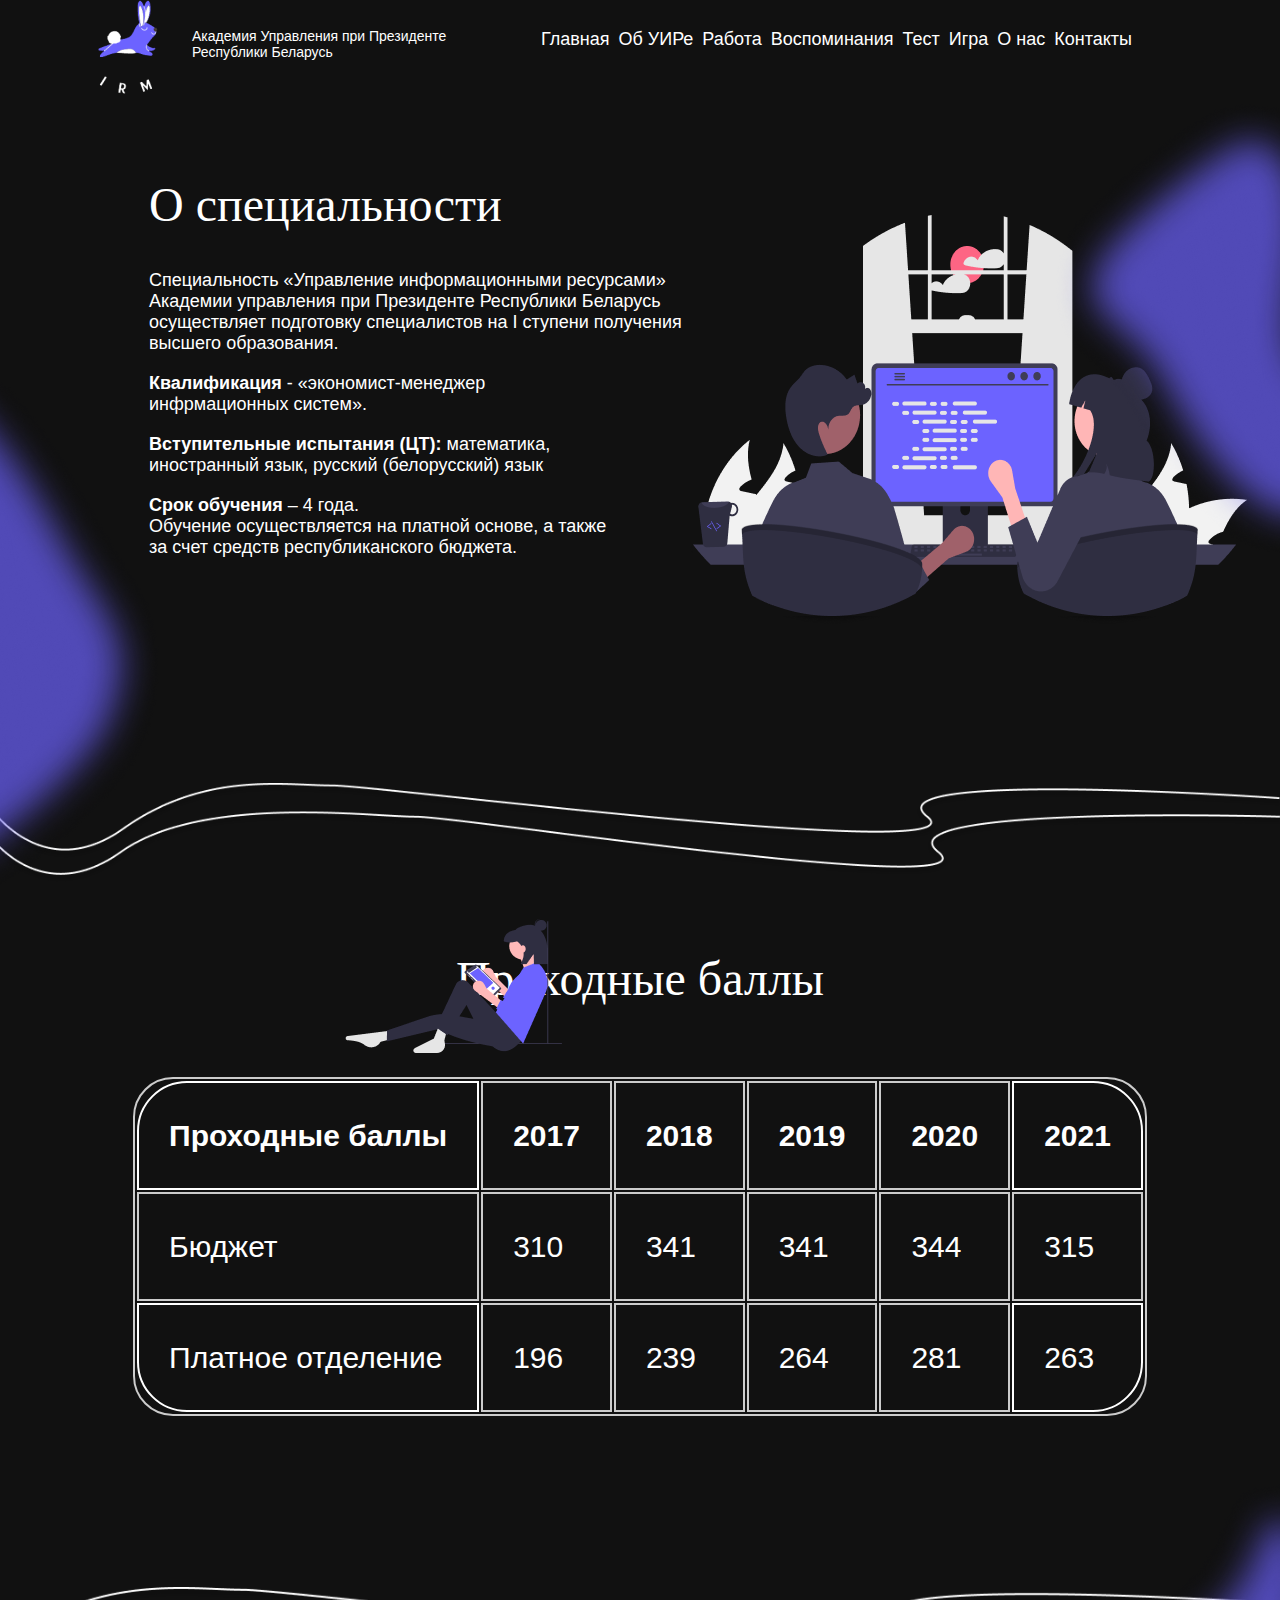
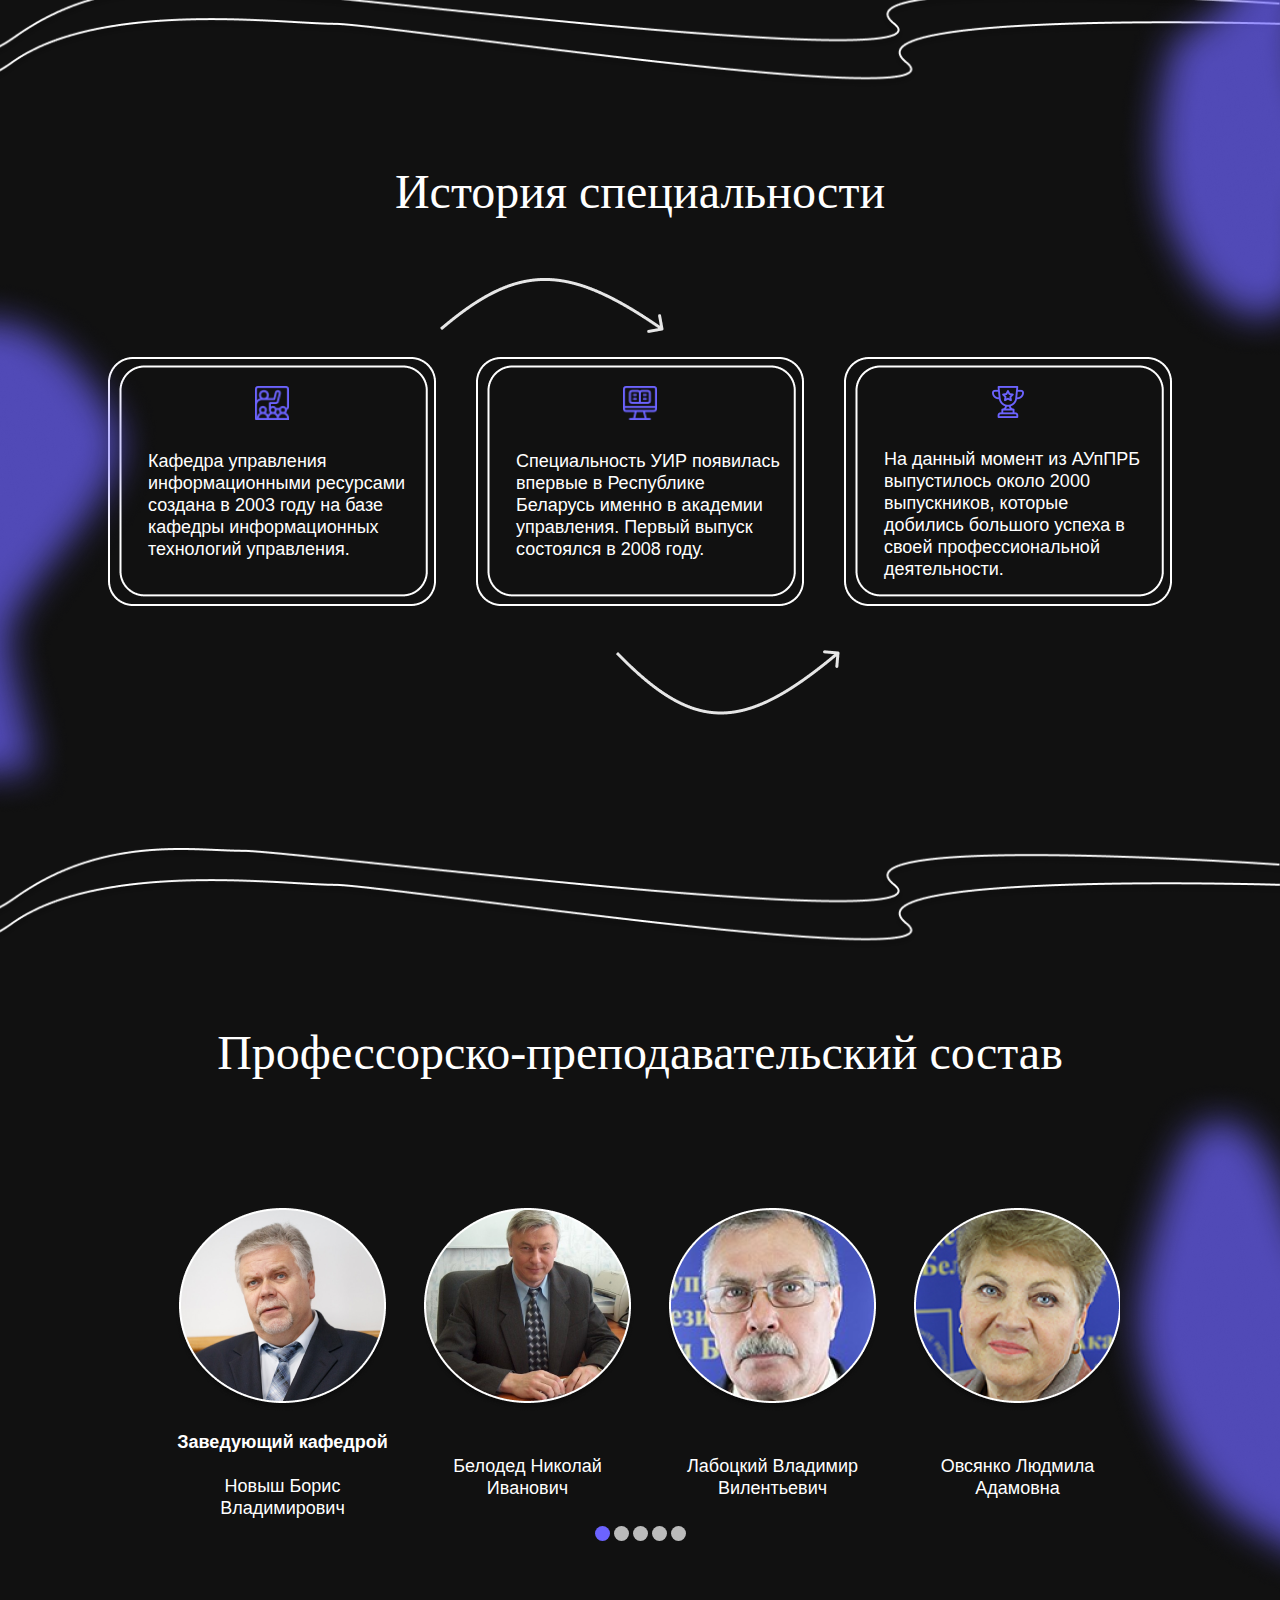
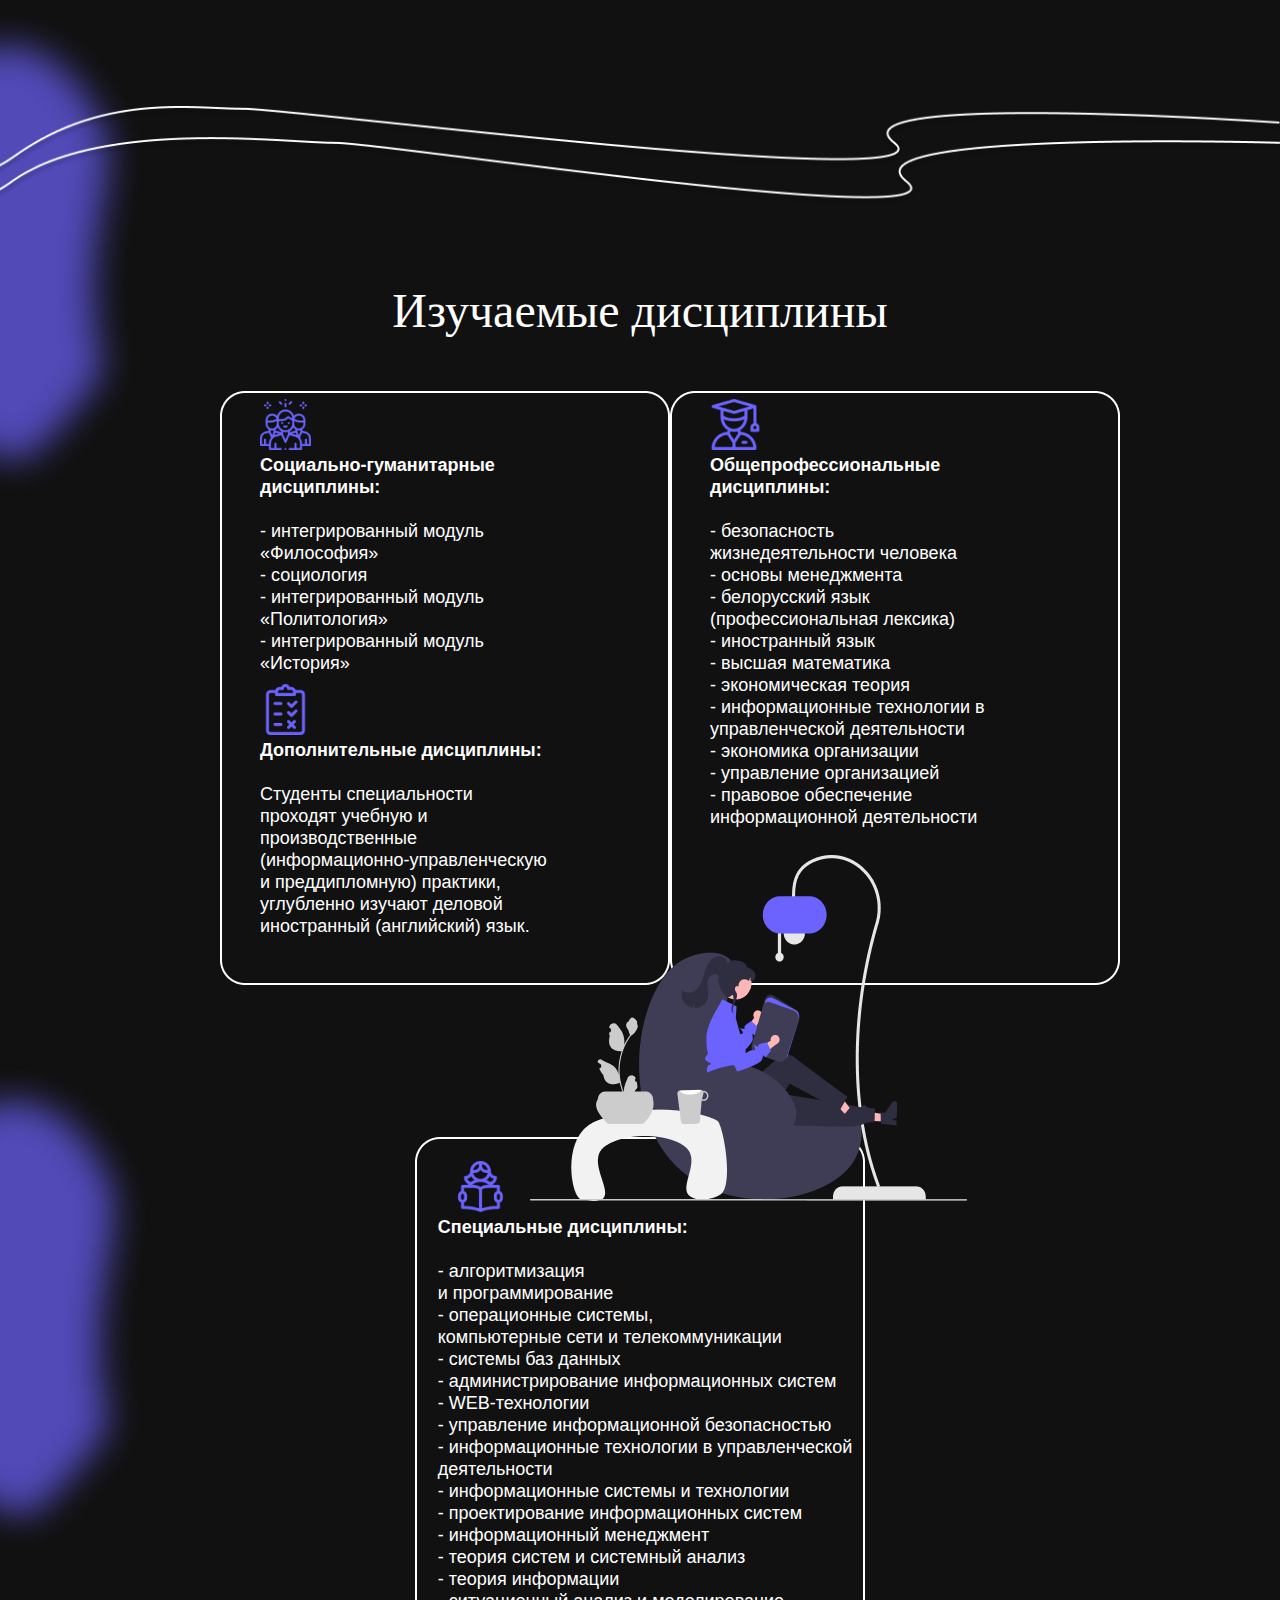
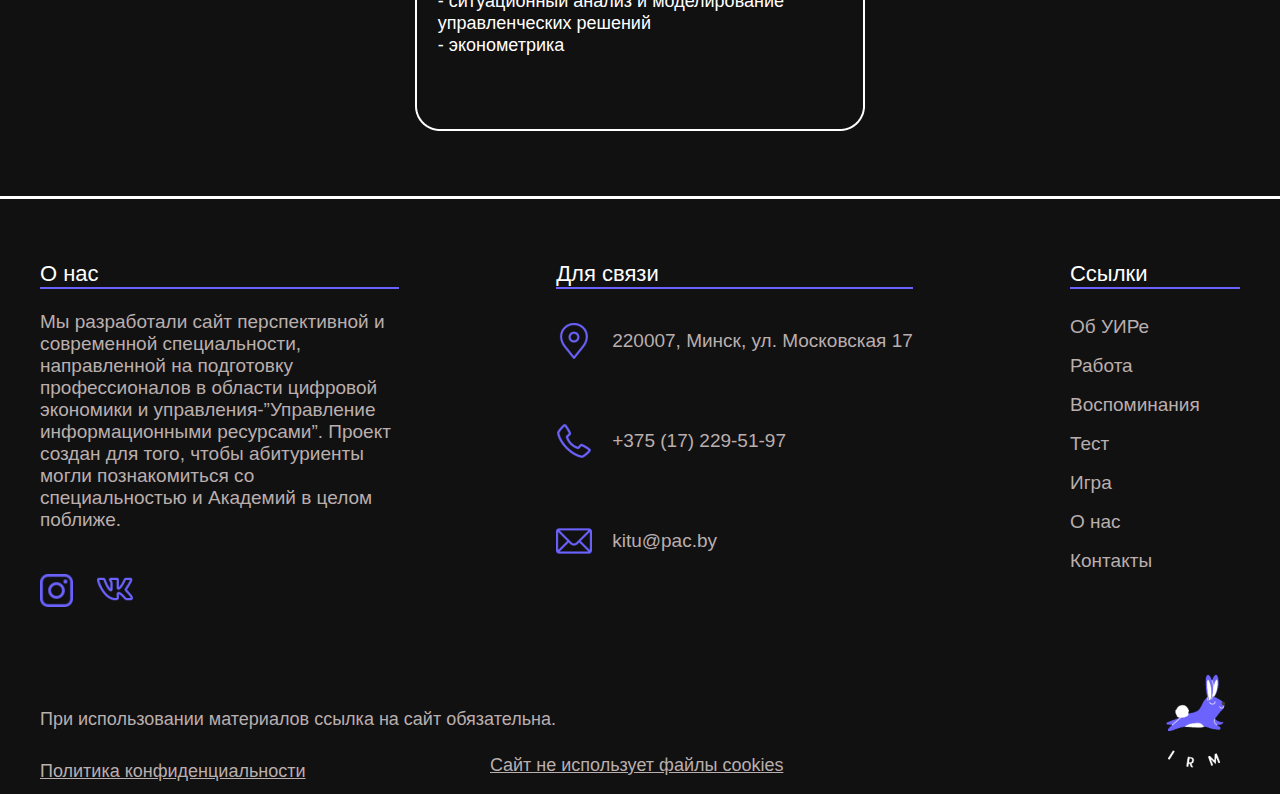
==== commit d3a76fd6: "Update index.html" ====
--- a/about_uir/index.html
+++ b/about_uir/index.html
@@ -53,7 +53,8 @@
         <a href="https://uir-ay.github.io/main%20page/index.html"><img class="logo" src="logo.png"><a>
         <p class="text_menu">Академия Управления при Президенте Республики Беларусь</p>
         <nav class="menu">
-        <a class="menu__link" href="https://uir-ay.github.io/about_uir/index.html">Об УИРе</a>
+        <a href="https://uir-ay.github.io/main%20page/index.html">Главная</a>
+		<a class="menu__link" href="https://uir-ay.github.io/about_uir/index.html">Об УИРе</a>
         <a class="menu__link" href="http://uir-ay.github.io/workplaces/workplace.html">Работа</a>
                             <a class="menu__link" href="https://uir-ay.github.io/memories/index.html">Воспоминания</a>
                             <a class="menu__link" href="https://uir-ay.github.io/quiz/index.html">Тест</a>
--- a/about_uir/style.css
+++ b/about_uir/style.css
@@ -4,7 +4,7 @@
 background-color: #111111;
 width: 100%;
 background-size: 100%;
-line-height: 1.6;
+
 }
 
 *,
@@ -222,6 +222,7 @@
 }
 .lines{
 margin-left: -120px;
+margin-top: 10%;
 }
 .down_klyaksa{
 position: absolute;
@@ -230,13 +231,11 @@
 }
 .bal_text{
 font-family: 'Cormorant Garamond', serif;
-
 font-size: 48px;
 color: #FFFFFF;
 line-height: 60px;
 text-align: center;
-margin-top: 53px;
-text-align: center;
+margin-top: 63px;
 }
 .student{
 margin-top: -210px;
@@ -559,7 +558,7 @@
 .reading{
 position: absolute;
 left: 530px;
-top: 3500px;
+top: 4055px;
 }
 
 .rectangleWid1{
@@ -711,7 +710,7 @@
 .useful_links {
 display: flex;
 flex-direction: column;
-
+width: 170px;
 }
 
 .links {
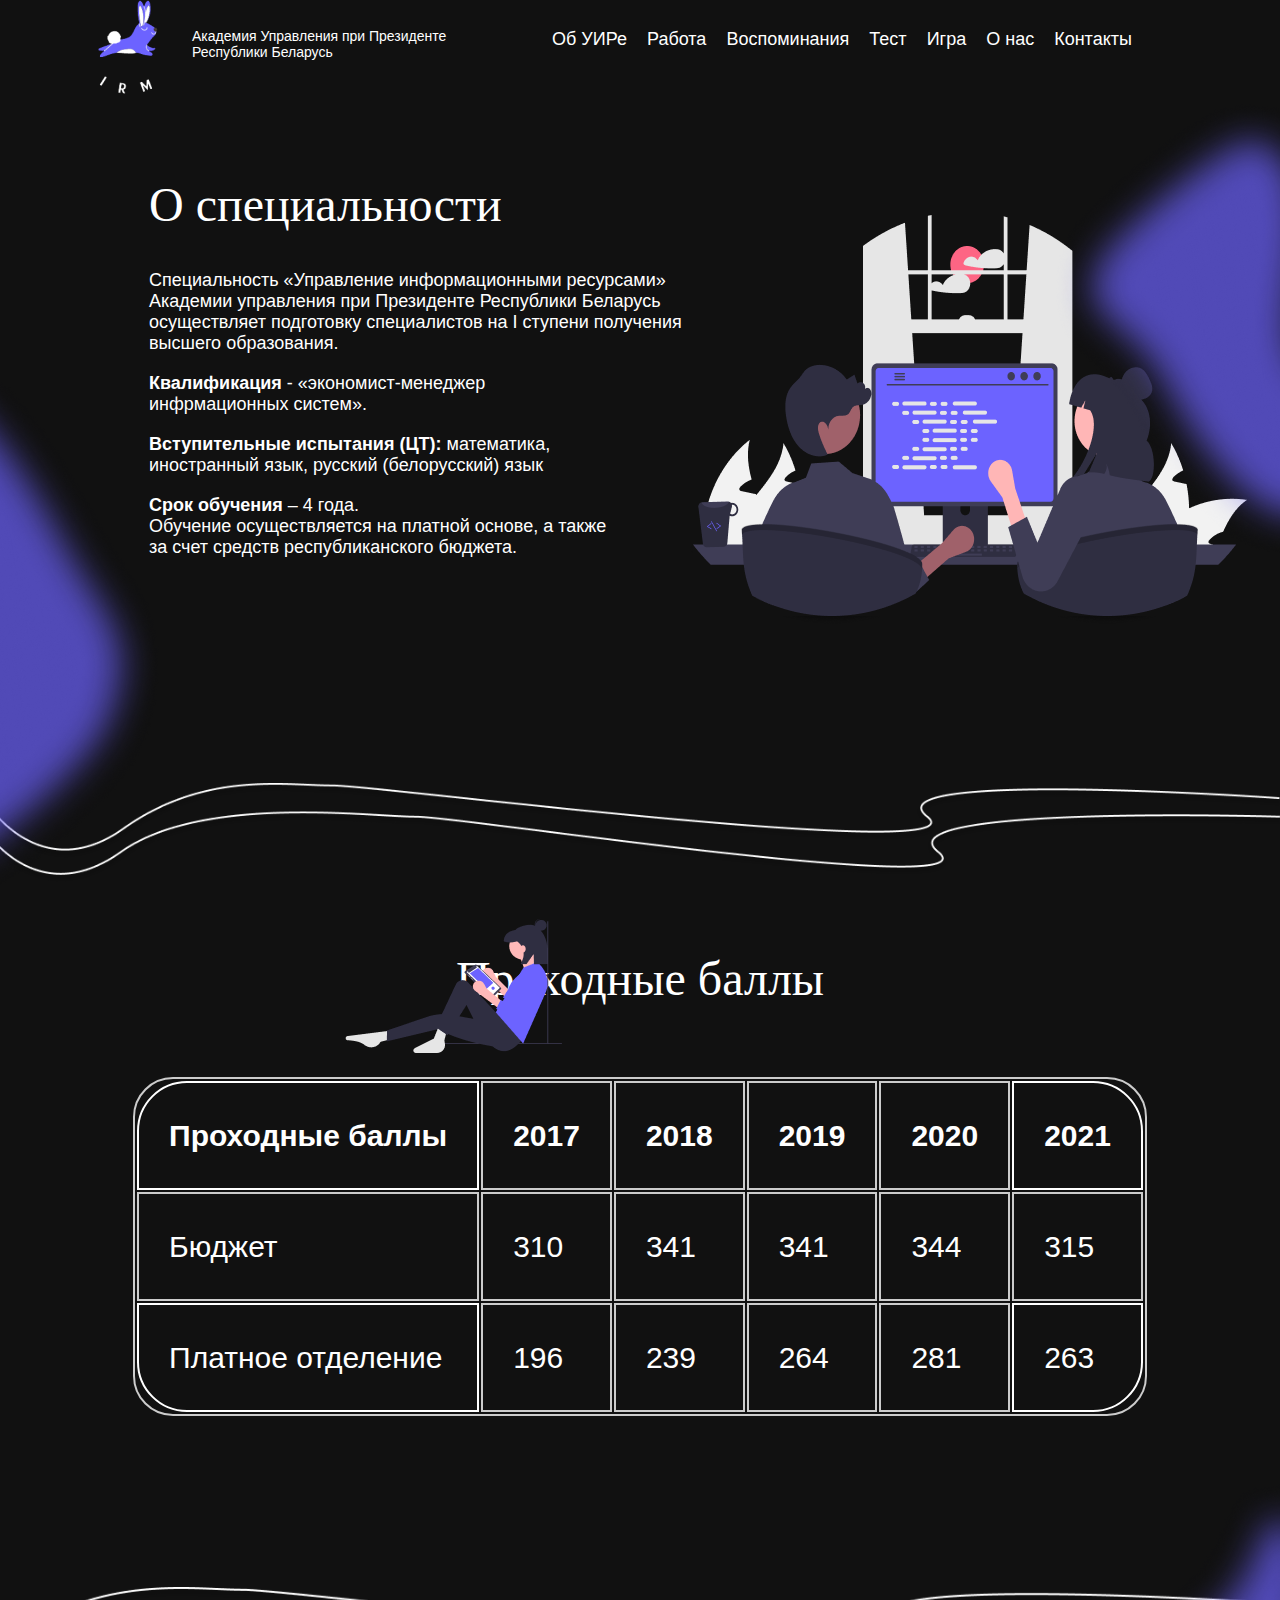
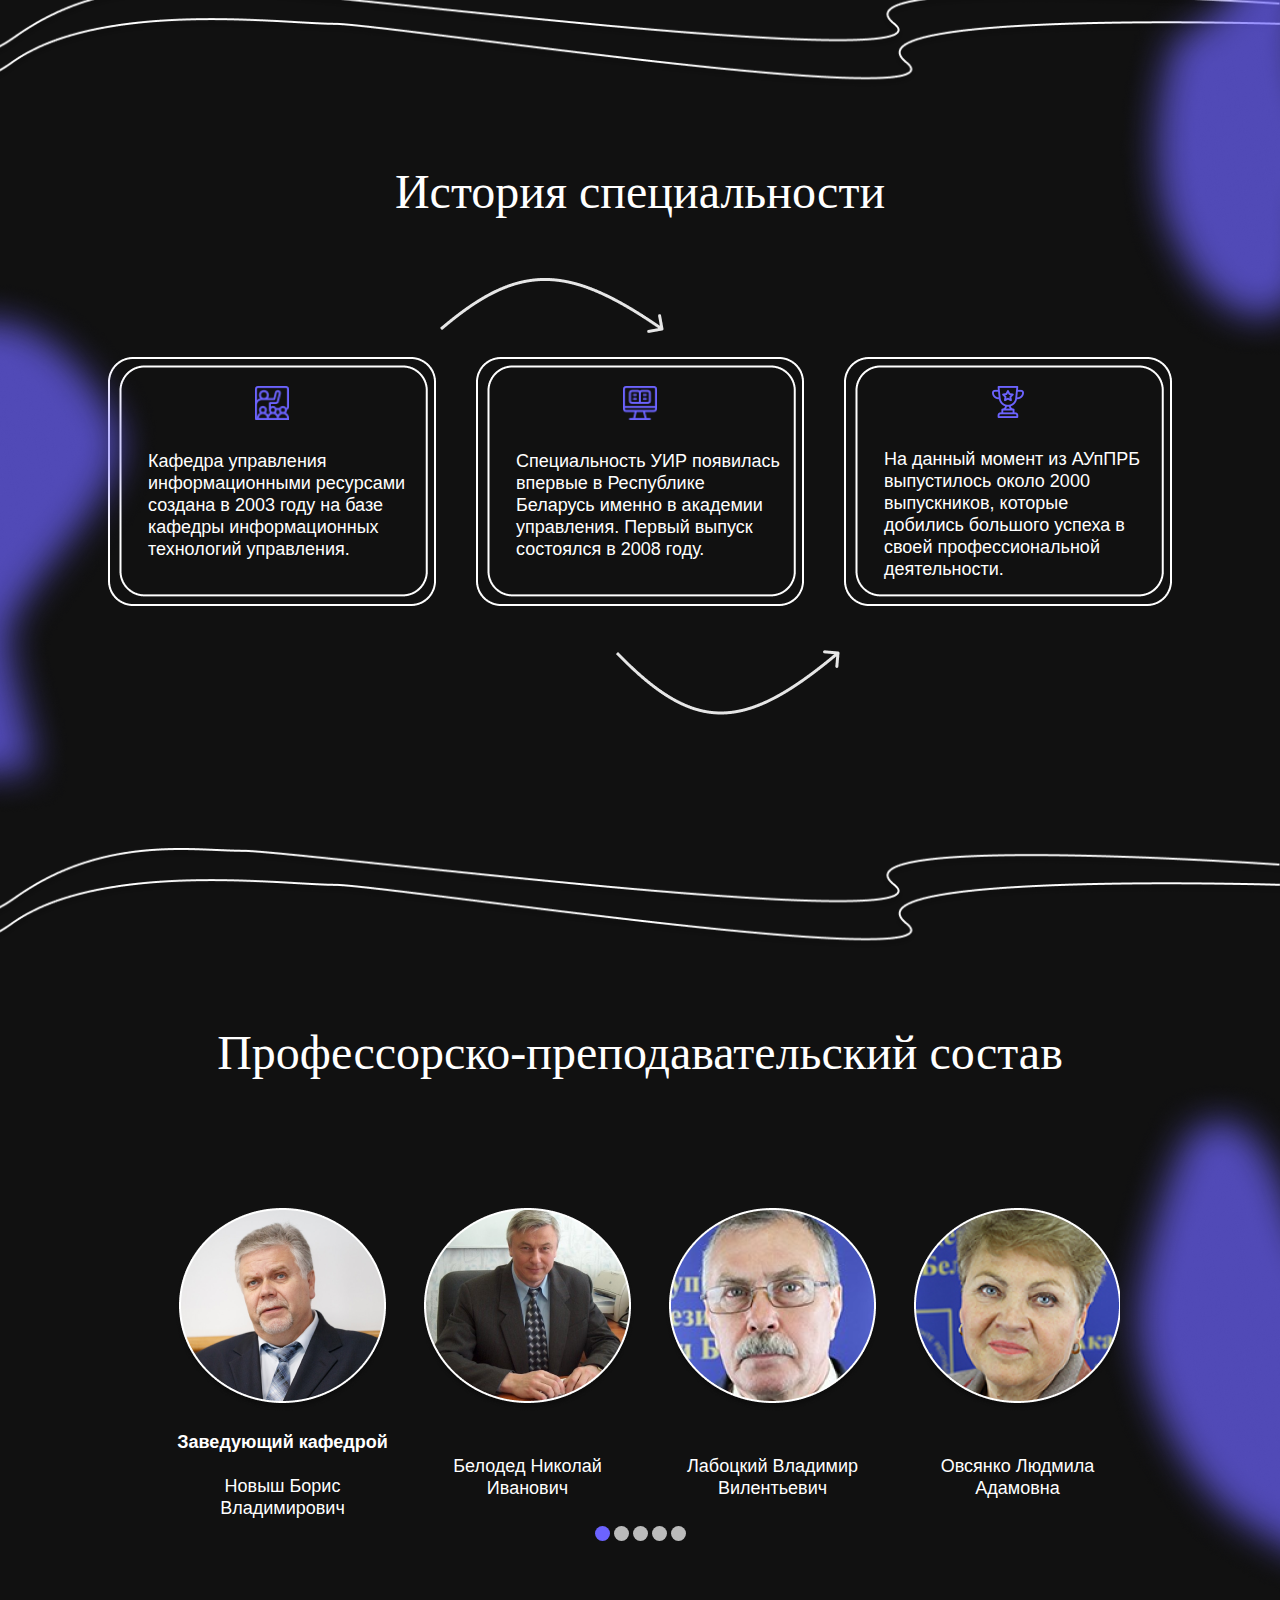
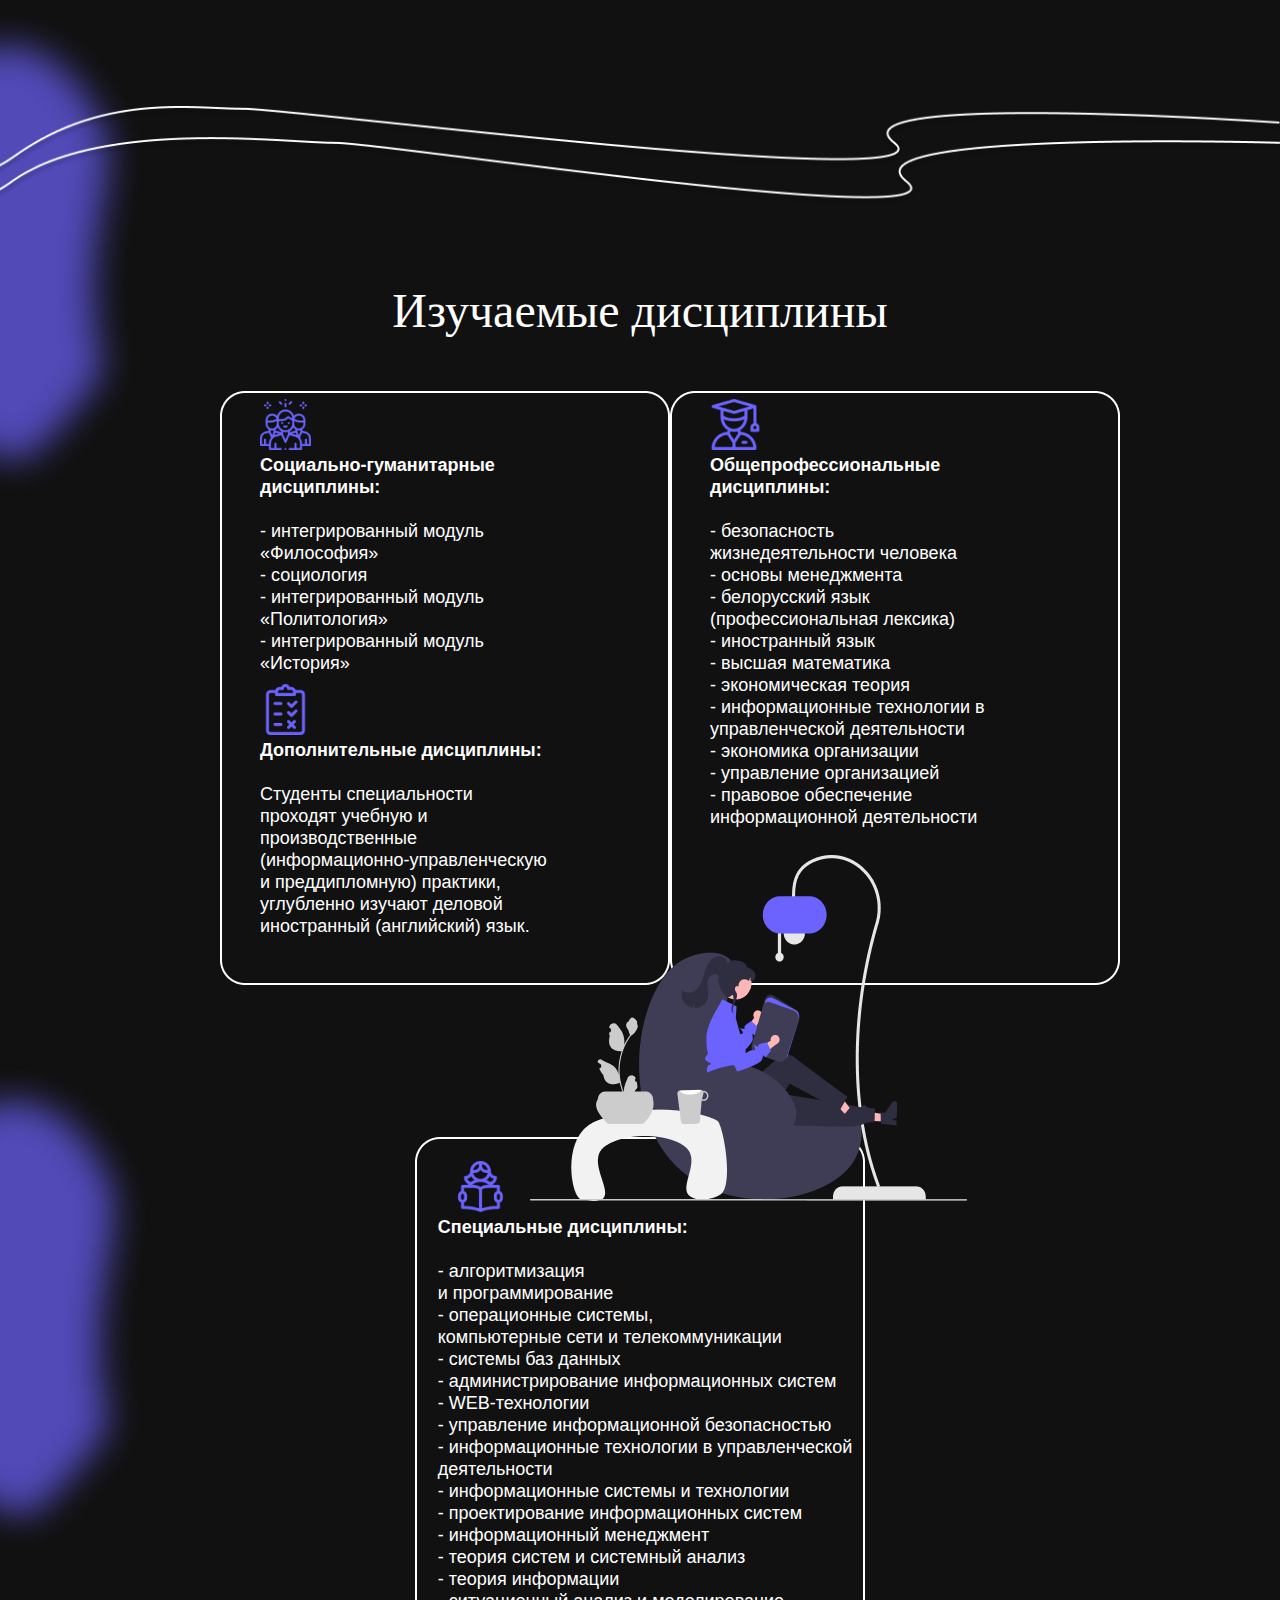
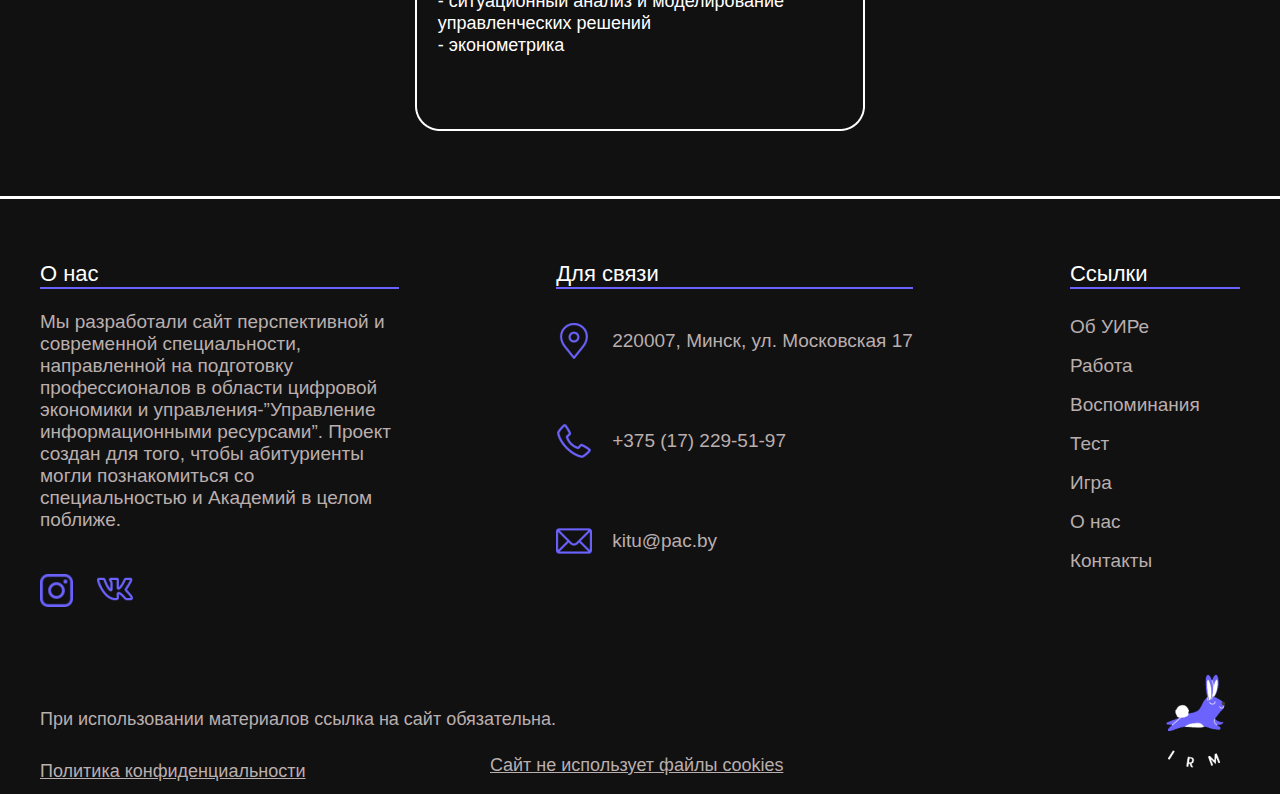
==== commit 4058161e: "Update index.html" ====
--- a/about_uir/index.html
+++ b/about_uir/index.html
@@ -53,7 +53,7 @@
         <a href="https://uir-ay.github.io/main%20page/index.html"><img class="logo" src="logo.png"><a>
         <p class="text_menu">Академия Управления при Президенте Республики Беларусь</p>
         <nav class="menu">
-        <a href="https://uir-ay.github.io/main%20page/index.html">Главная</a>
+        
 		<a class="menu__link" href="https://uir-ay.github.io/about_uir/index.html">Об УИРе</a>
         <a class="menu__link" href="http://uir-ay.github.io/workplaces/workplace.html">Работа</a>
                             <a class="menu__link" href="https://uir-ay.github.io/memories/index.html">Воспоминания</a>
@@ -73,7 +73,8 @@
             <div class="burger-line"></div>
             
             <nav class="main-menu">
-             <a href="https://uir-ay.github.io/about_uir/index.html">Об УИРе</a>
+            <a href="https://uir-ay.github.io/main%20page/index.html">Главная</a>
+	    <a href="https://uir-ay.github.io/about_uir/index.html">Об УИРе</a>
             <a href="http://uir-ay.github.io/workplaces/workplace.html">Работа</a>
             <a href="https://uir-ay.github.io/memories/index.html">Воспоминания</a>
             <a href="https://uir-ay.github.io/quiz/index.html">Тест</a>
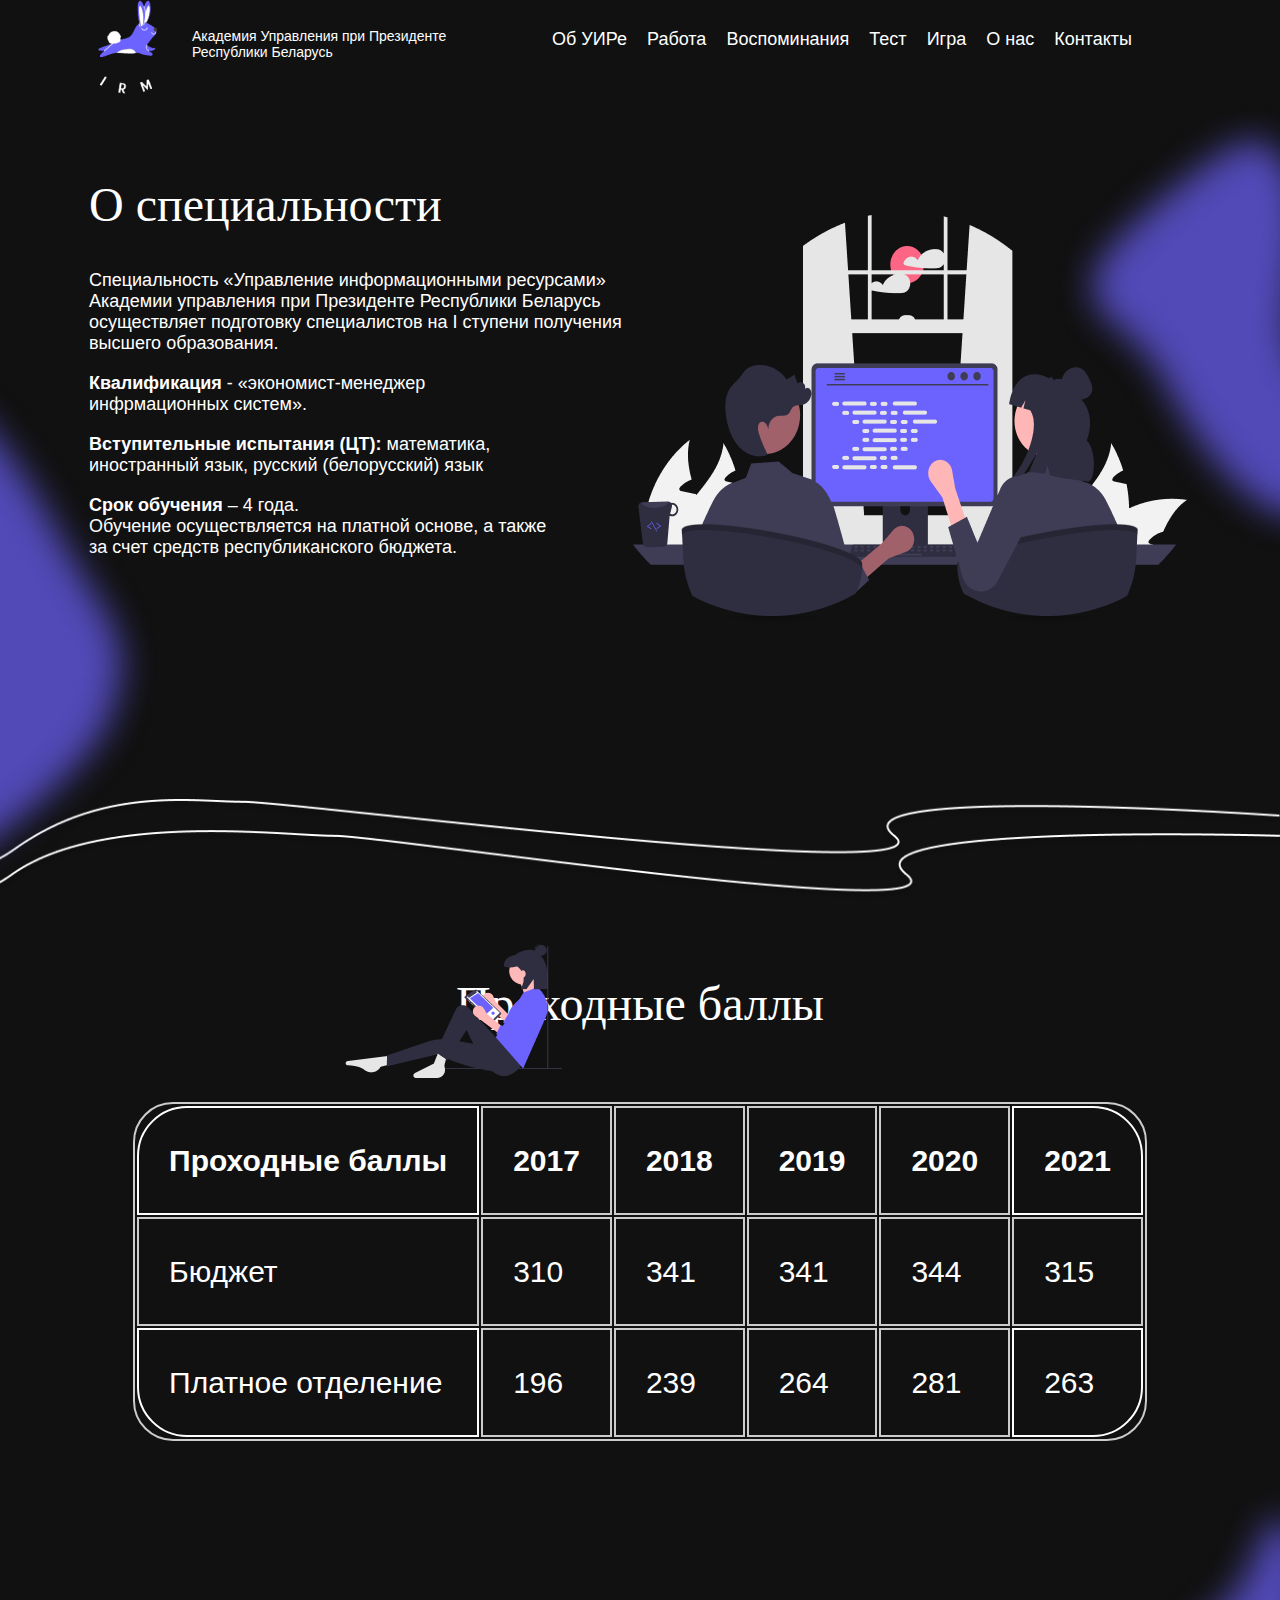
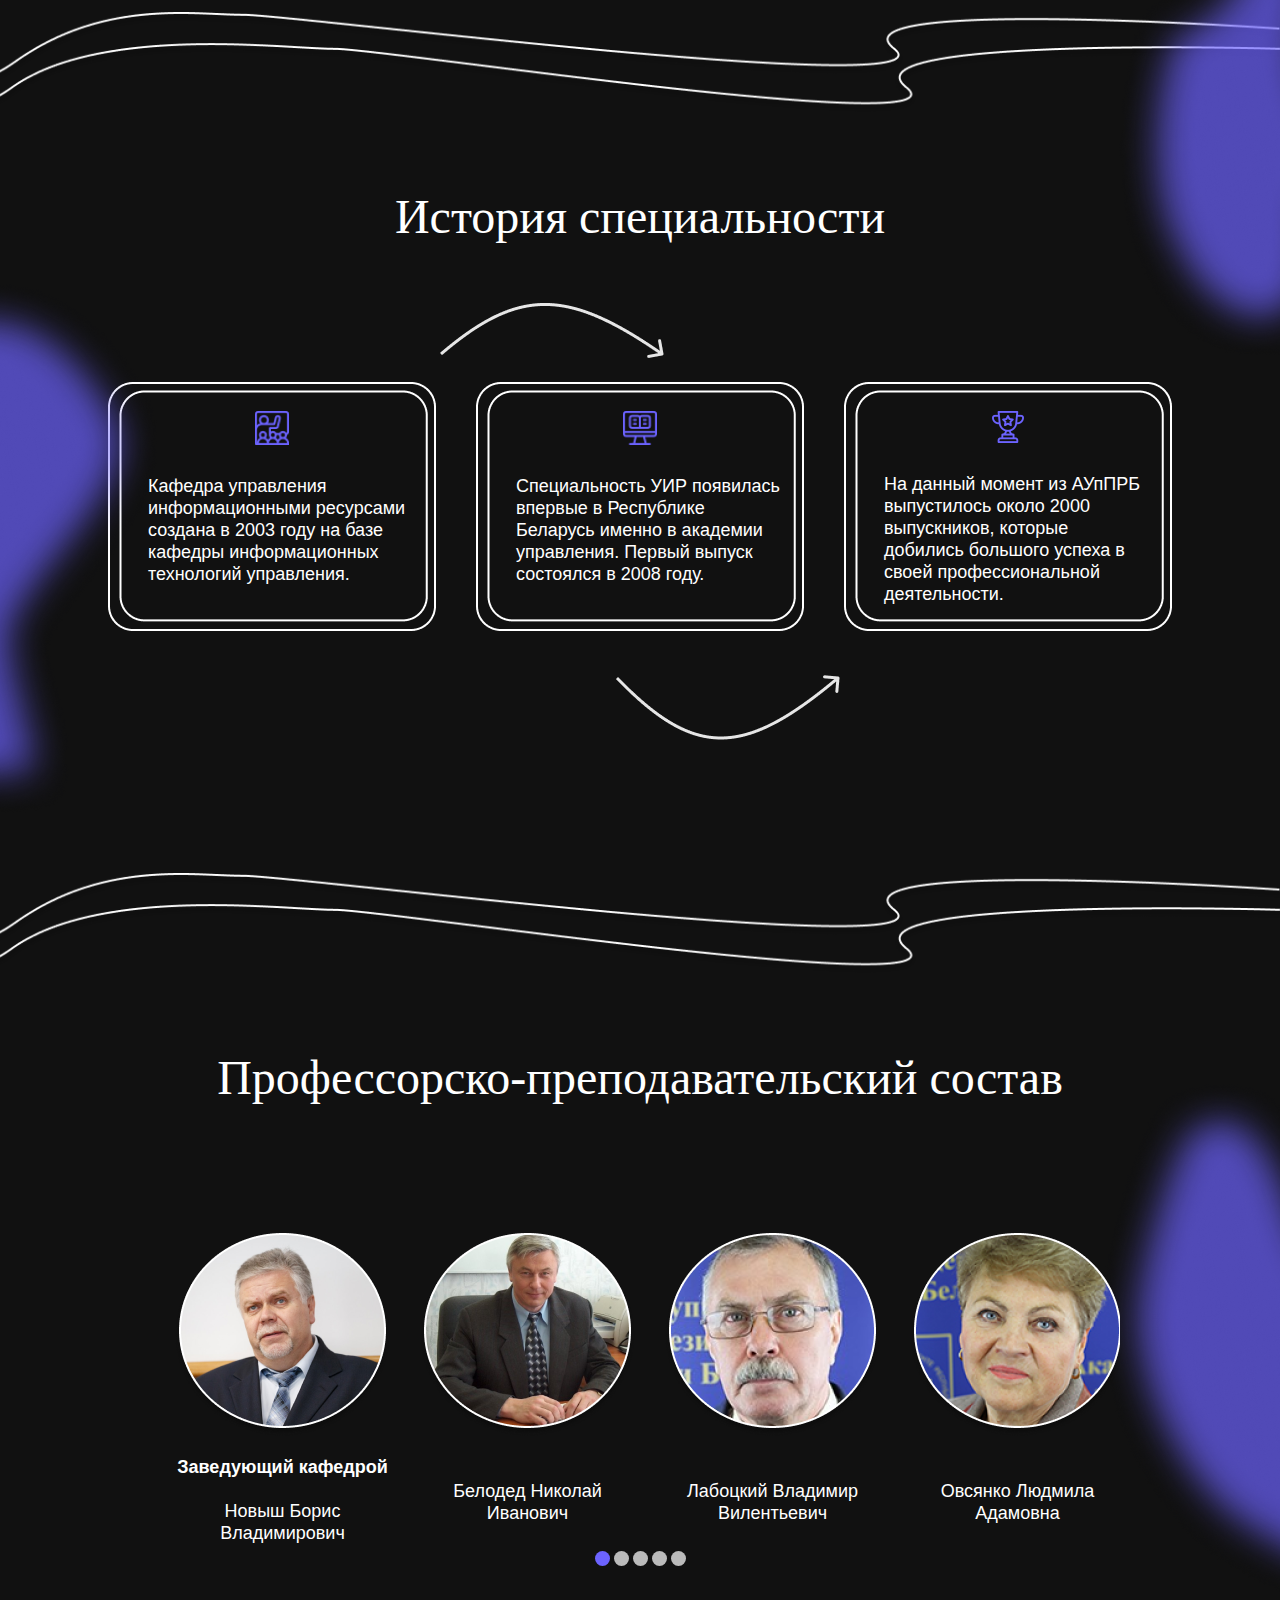
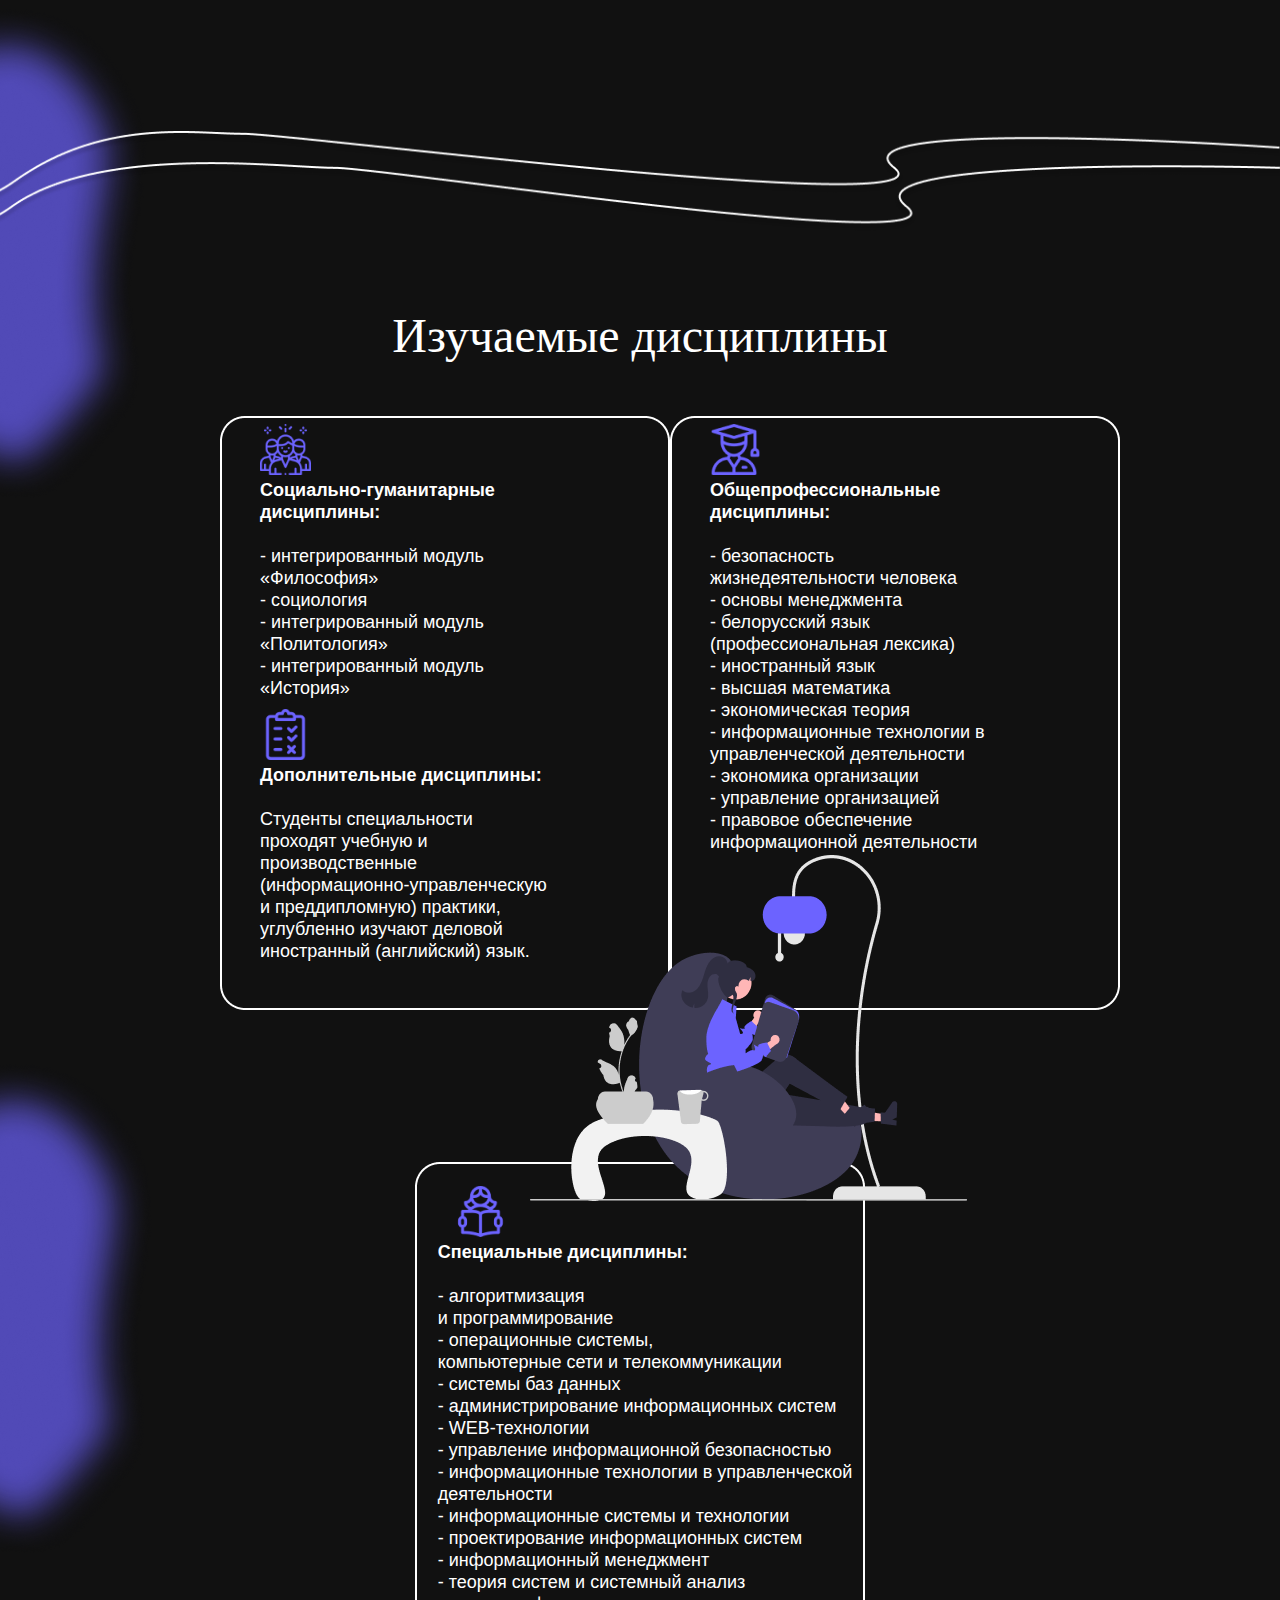
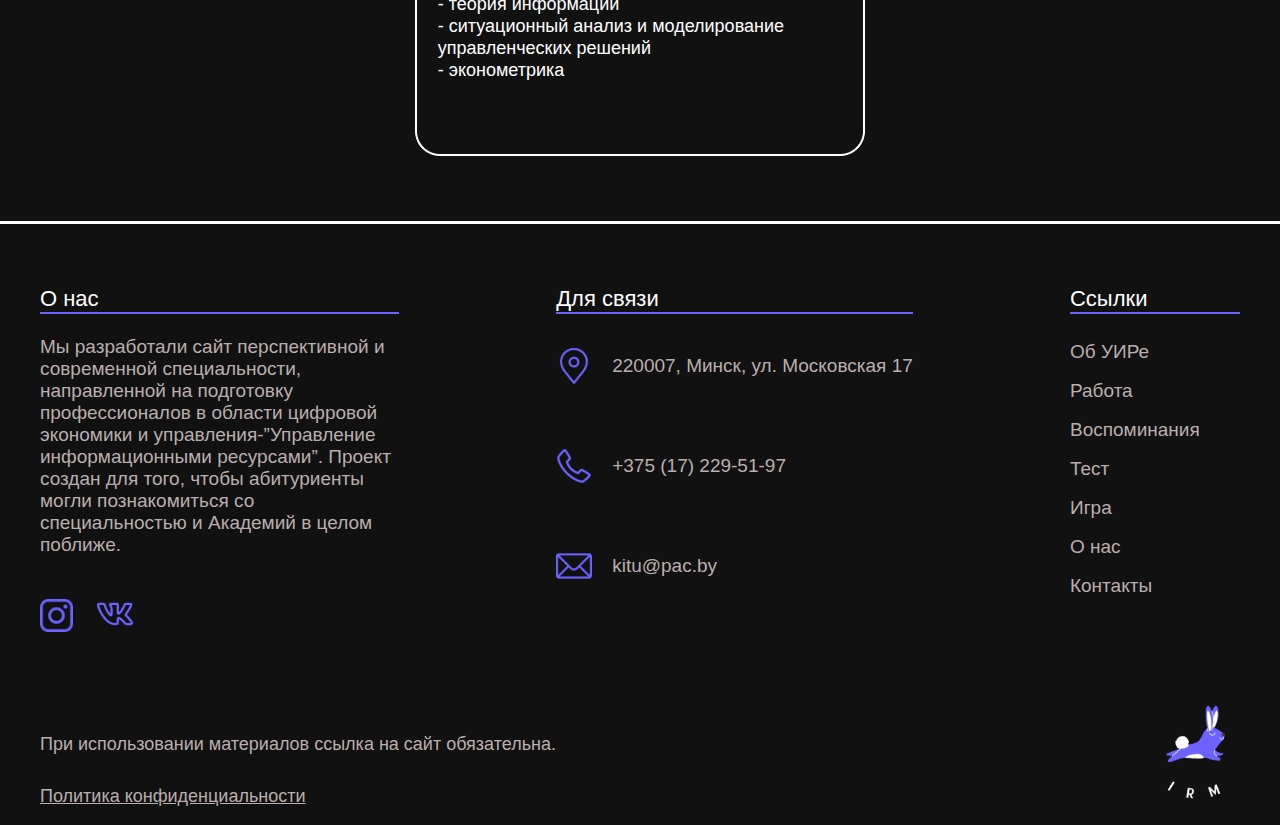
==== commit 252bbf6d: "Update index.html" ====
--- a/about_uir/index.html
+++ b/about_uir/index.html
@@ -551,7 +551,7 @@
         <div class="texts_footer_down">
         <p class="text1_footer_down">При использовании материалов ссылка на сайт обязательна.</p>
         <p class="text2_footer_down">Политика конфиденциальности</p>
-        <p class="text3_footer_down">Cайт не использует файлы cookies</p>
+       
         </div>
         
         <div class="logo_footer1">
--- a/about_uir/style.css
+++ b/about_uir/style.css
@@ -23,7 +23,12 @@
 a:hover{
 color: #6C63FF;
 }
-.container1, .container{
+.container, .container_footer {
+width: 100%;
+max-width: 1200px;
+margin: 0 auto;
+}
+.container1{
 width: 100%;
 max-width: 1200px;
 margin: 0 auto;
@@ -176,7 +181,7 @@
 margin-top:100px;
 }
 .container2{
-margin-left: 120px;
+
 margin-top: 80px;
 }
 .text_flex{
@@ -1059,8 +1064,9 @@
 }
 
 .programmer_text_mini{
-width: 70vw;
+width: 80vw;
 font-size: 18px;
+text-align: center;
 }
 .programmer_text_big{
 font-size: 48px;
@@ -1165,7 +1171,7 @@
 @media only screen and (max-device-width: 425px){
 
 .line_slider{
-margin-top: 100%;
+margin-top: 80%;
 }
 
 .adaptiveRectangle1{
